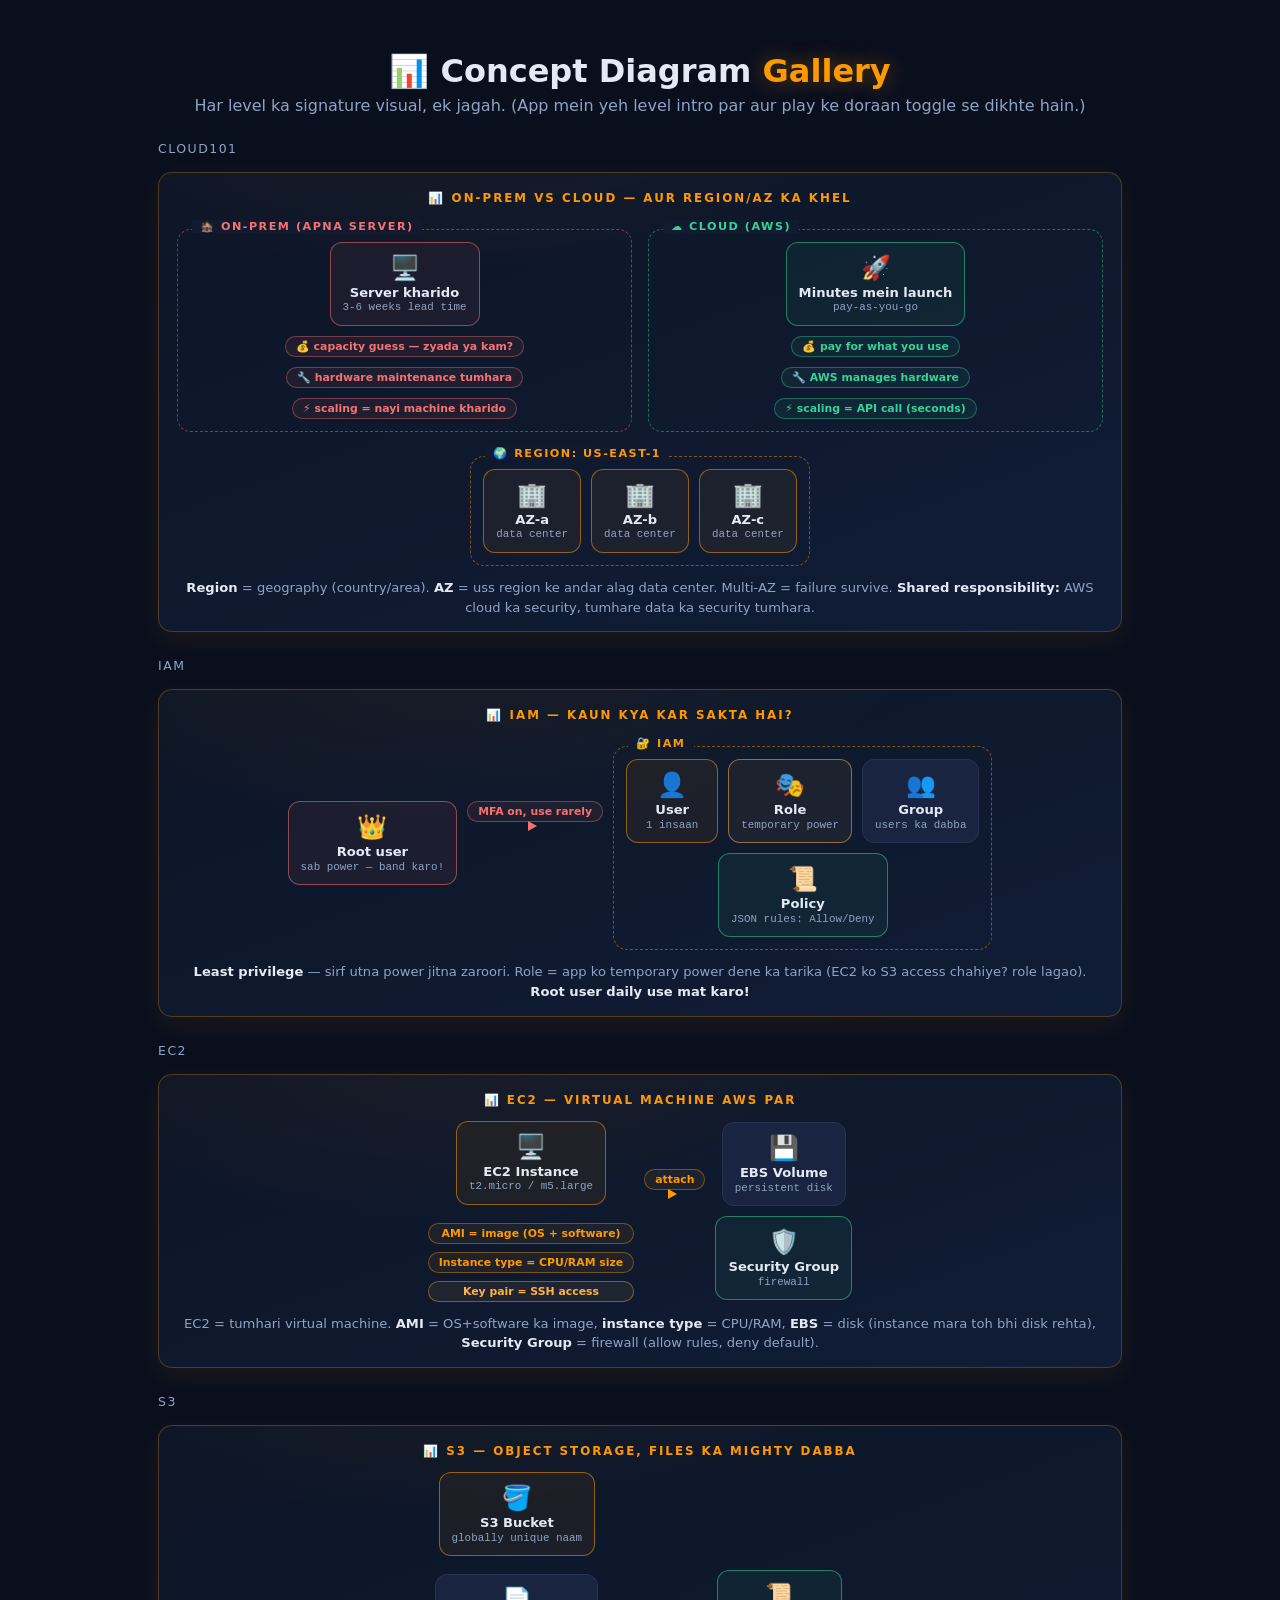
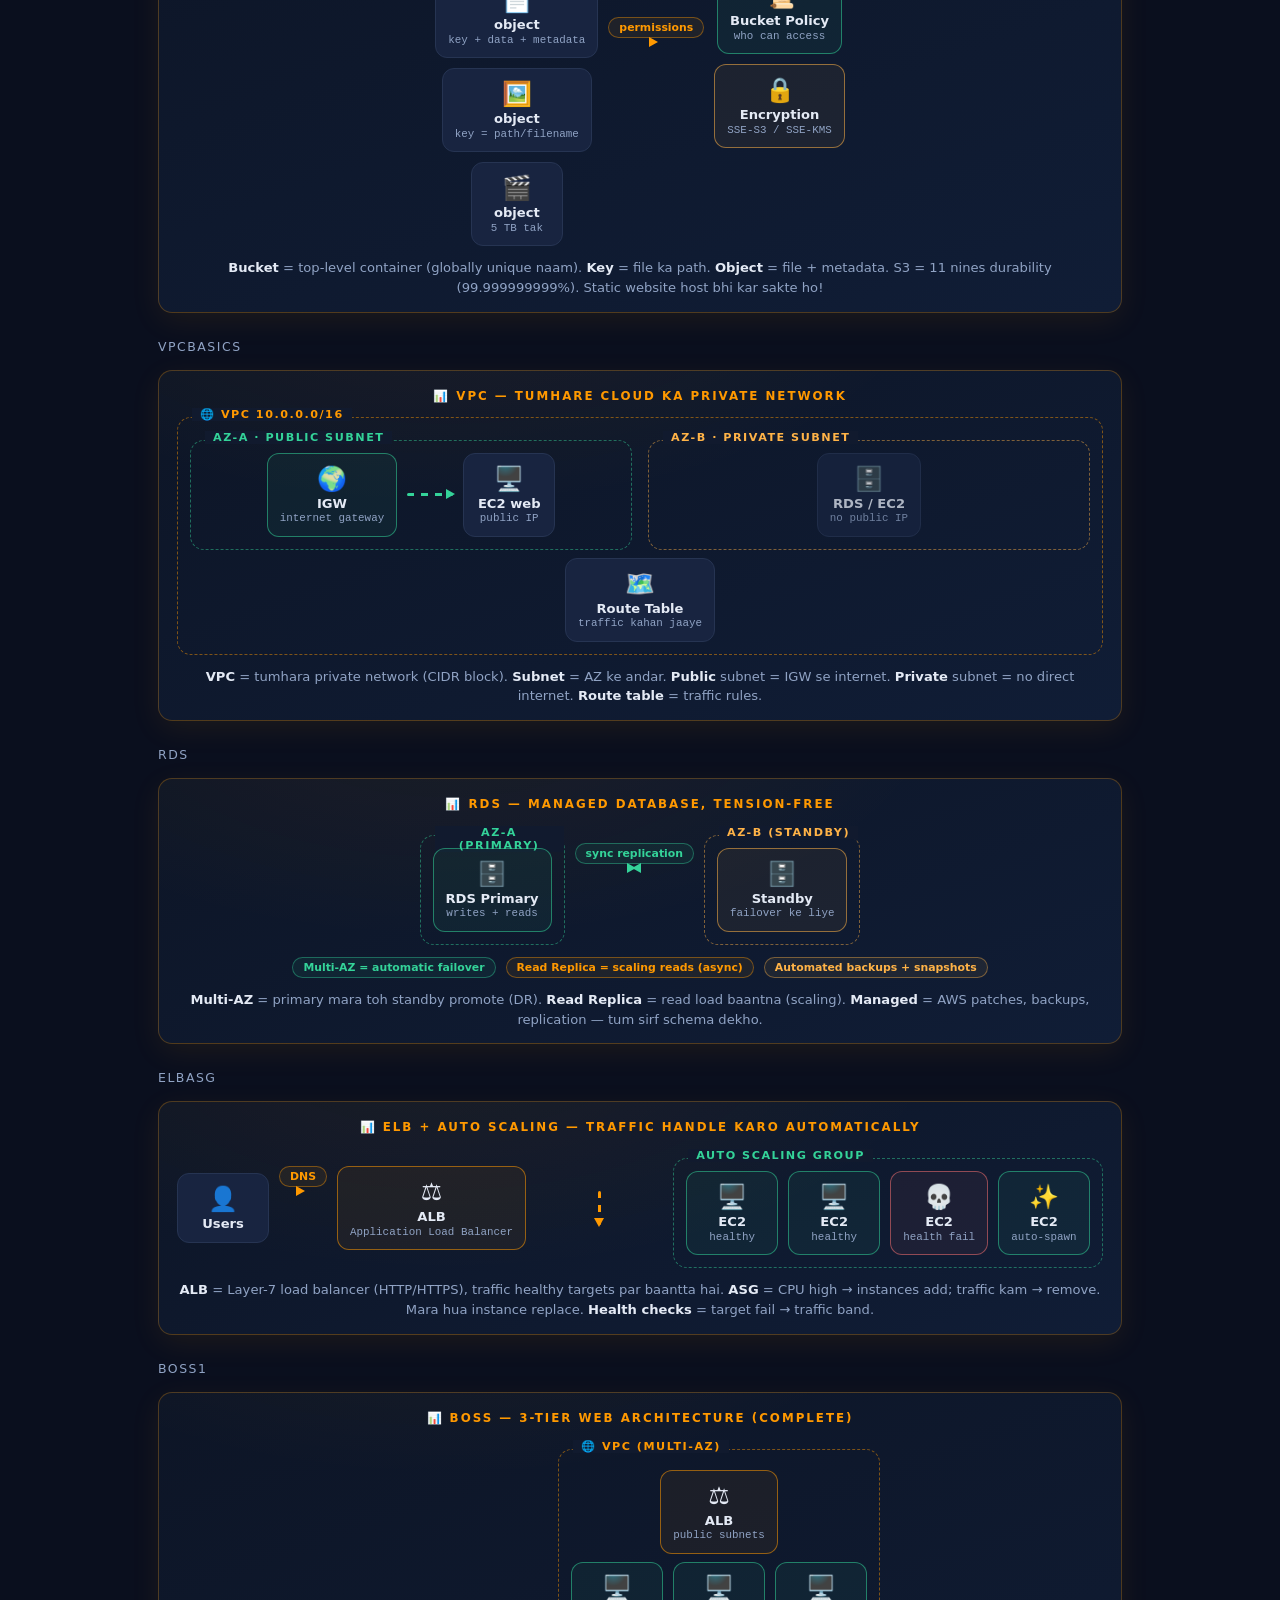
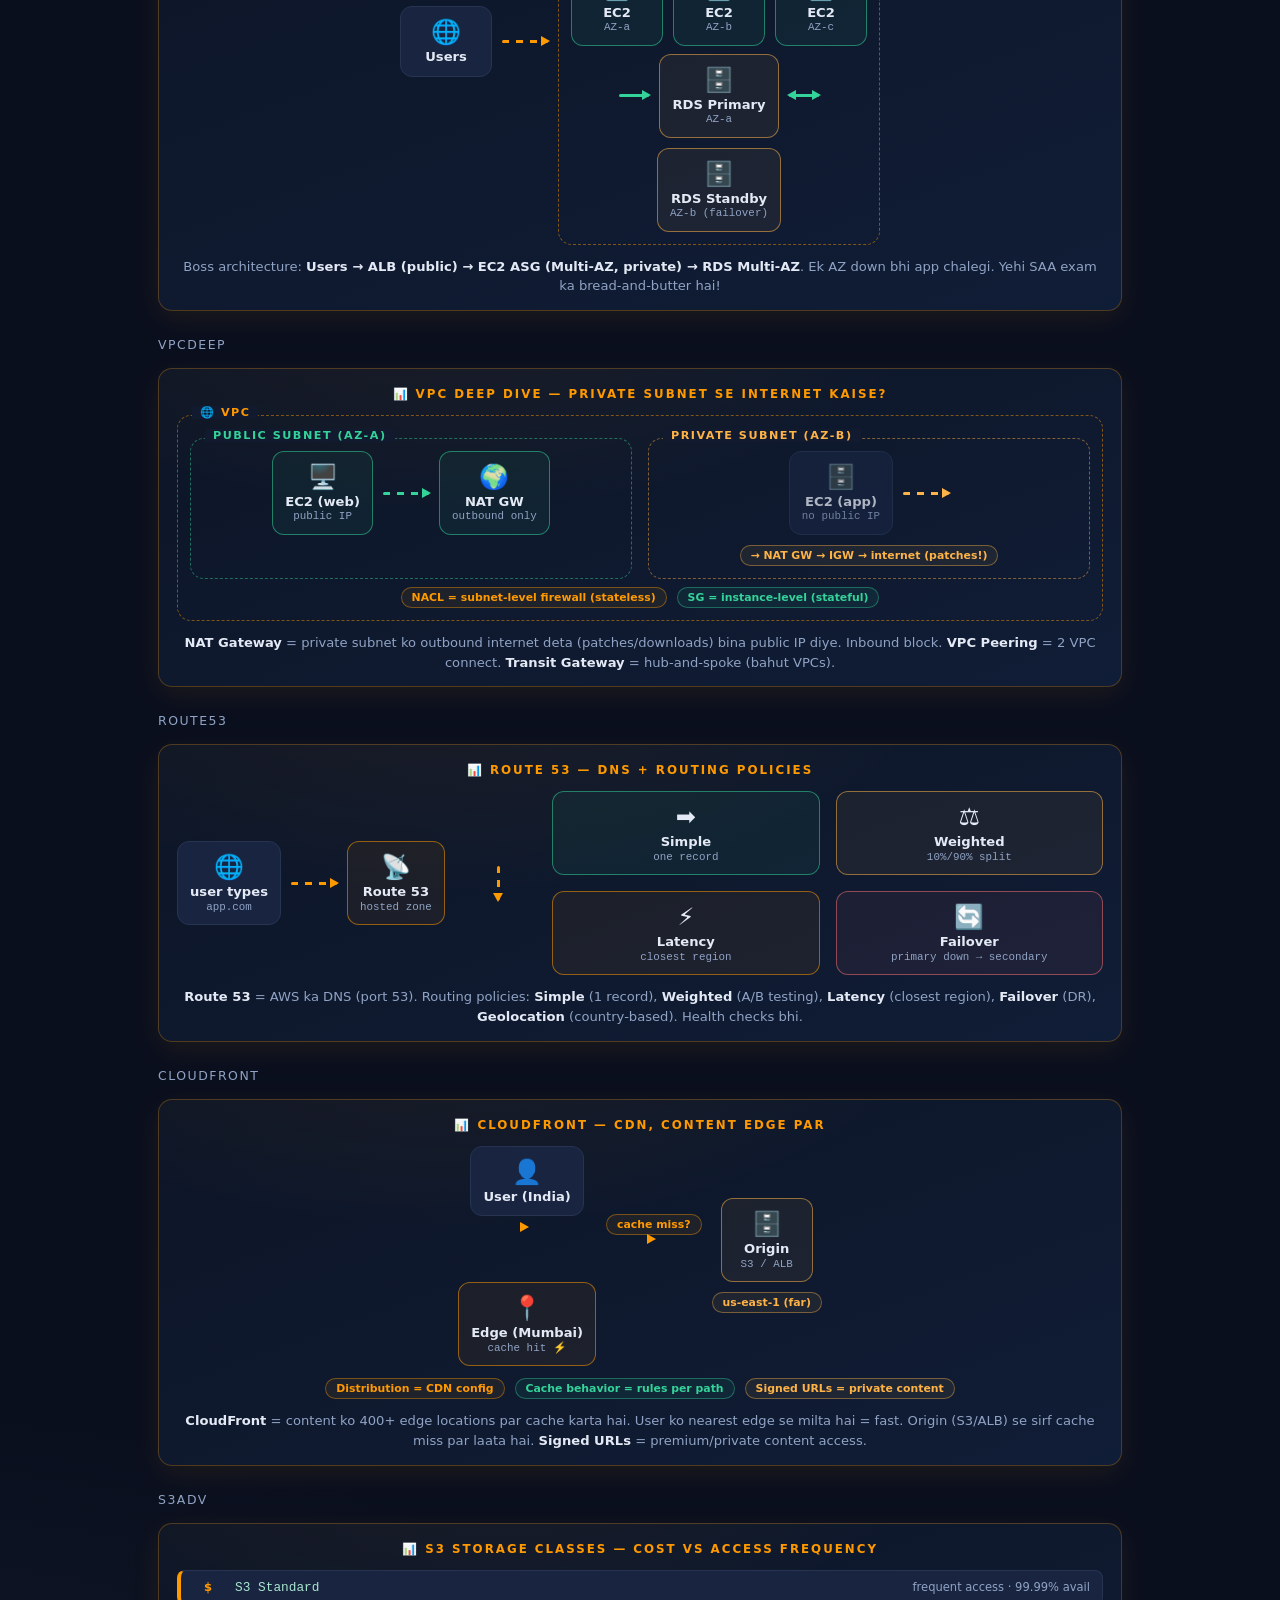
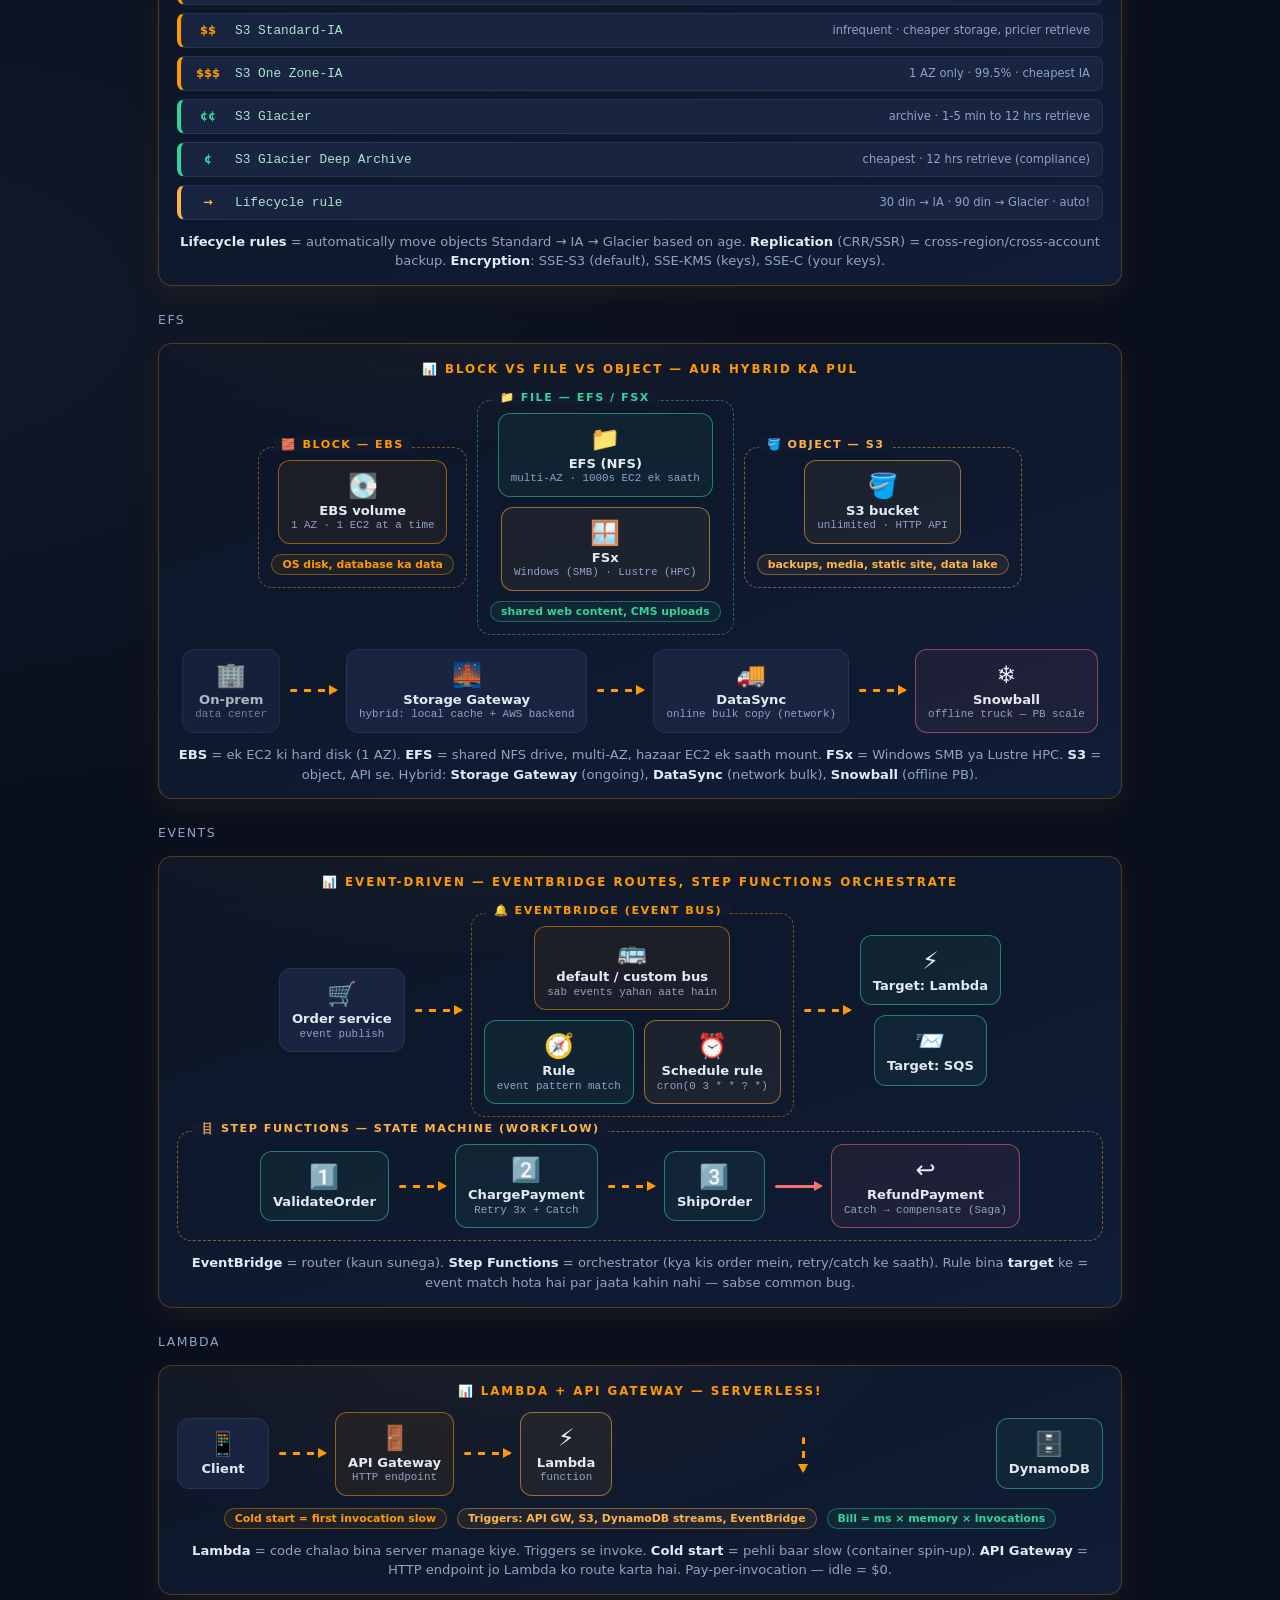
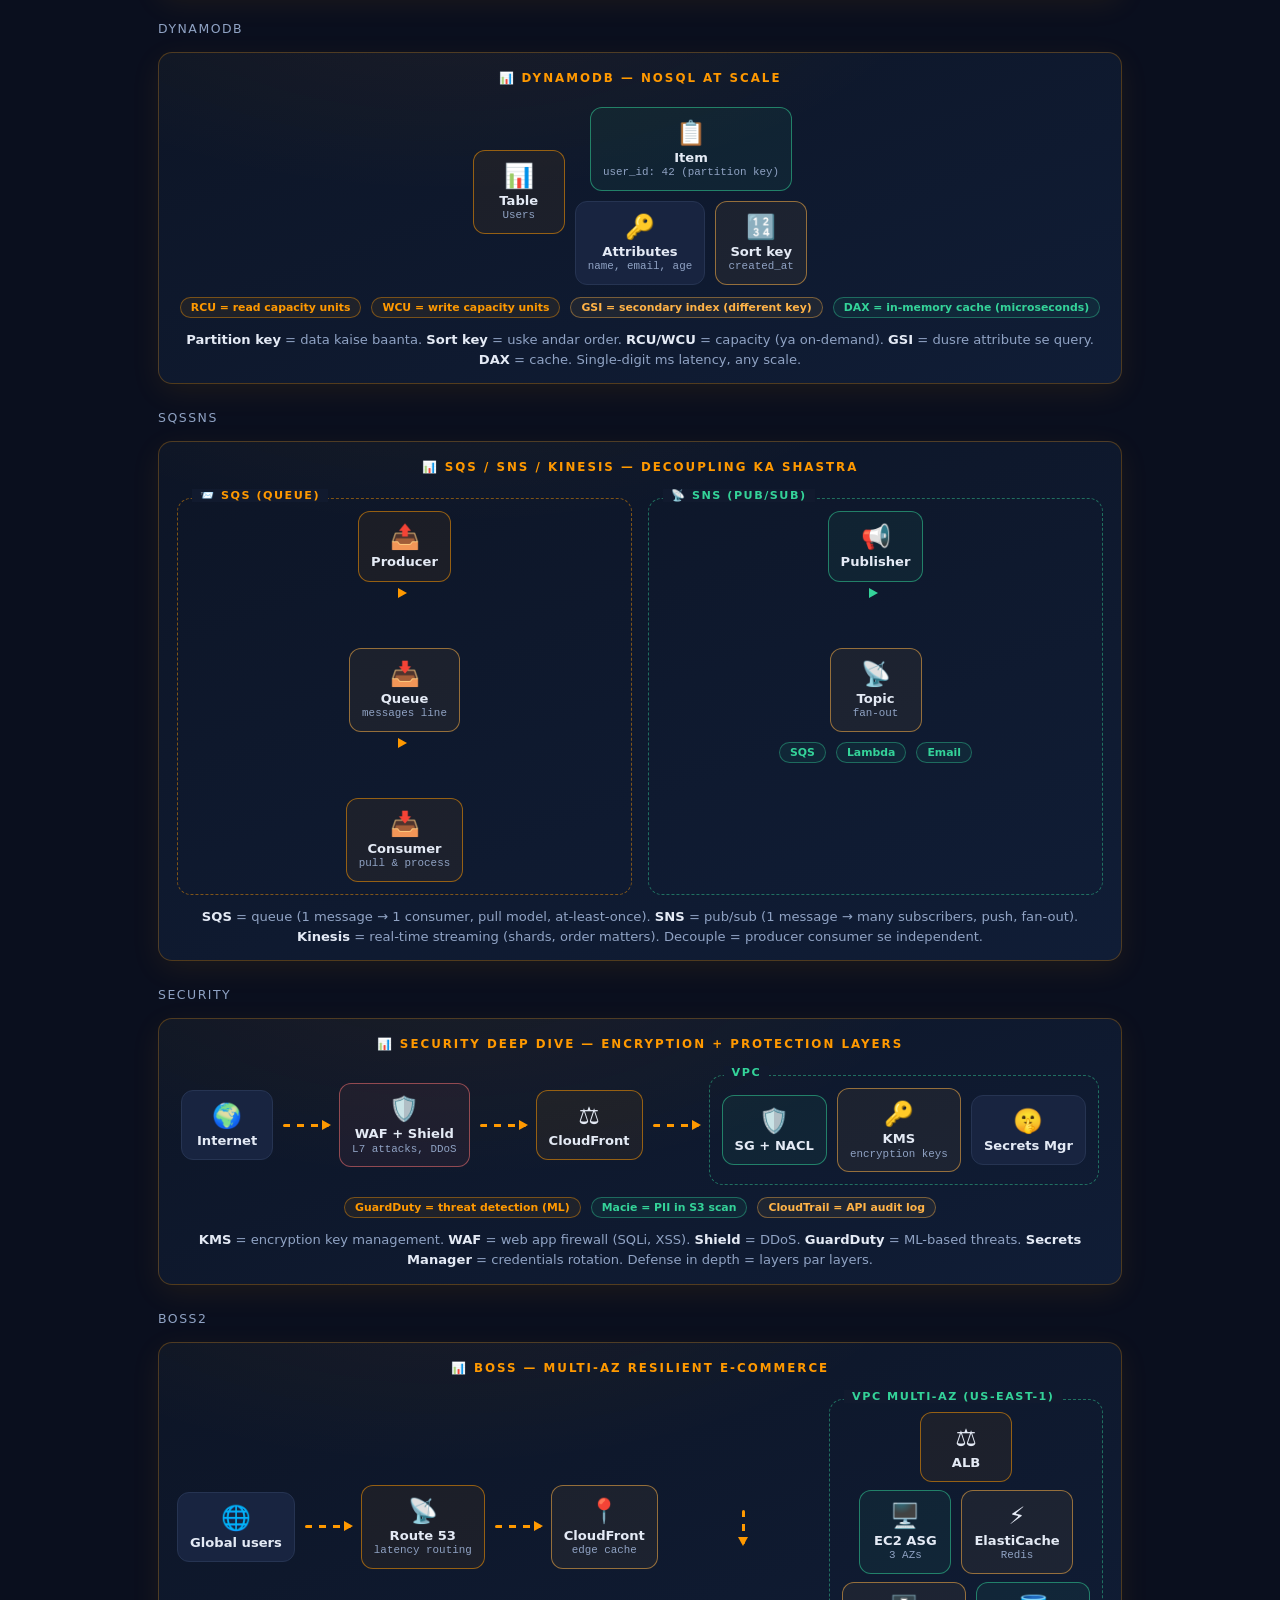
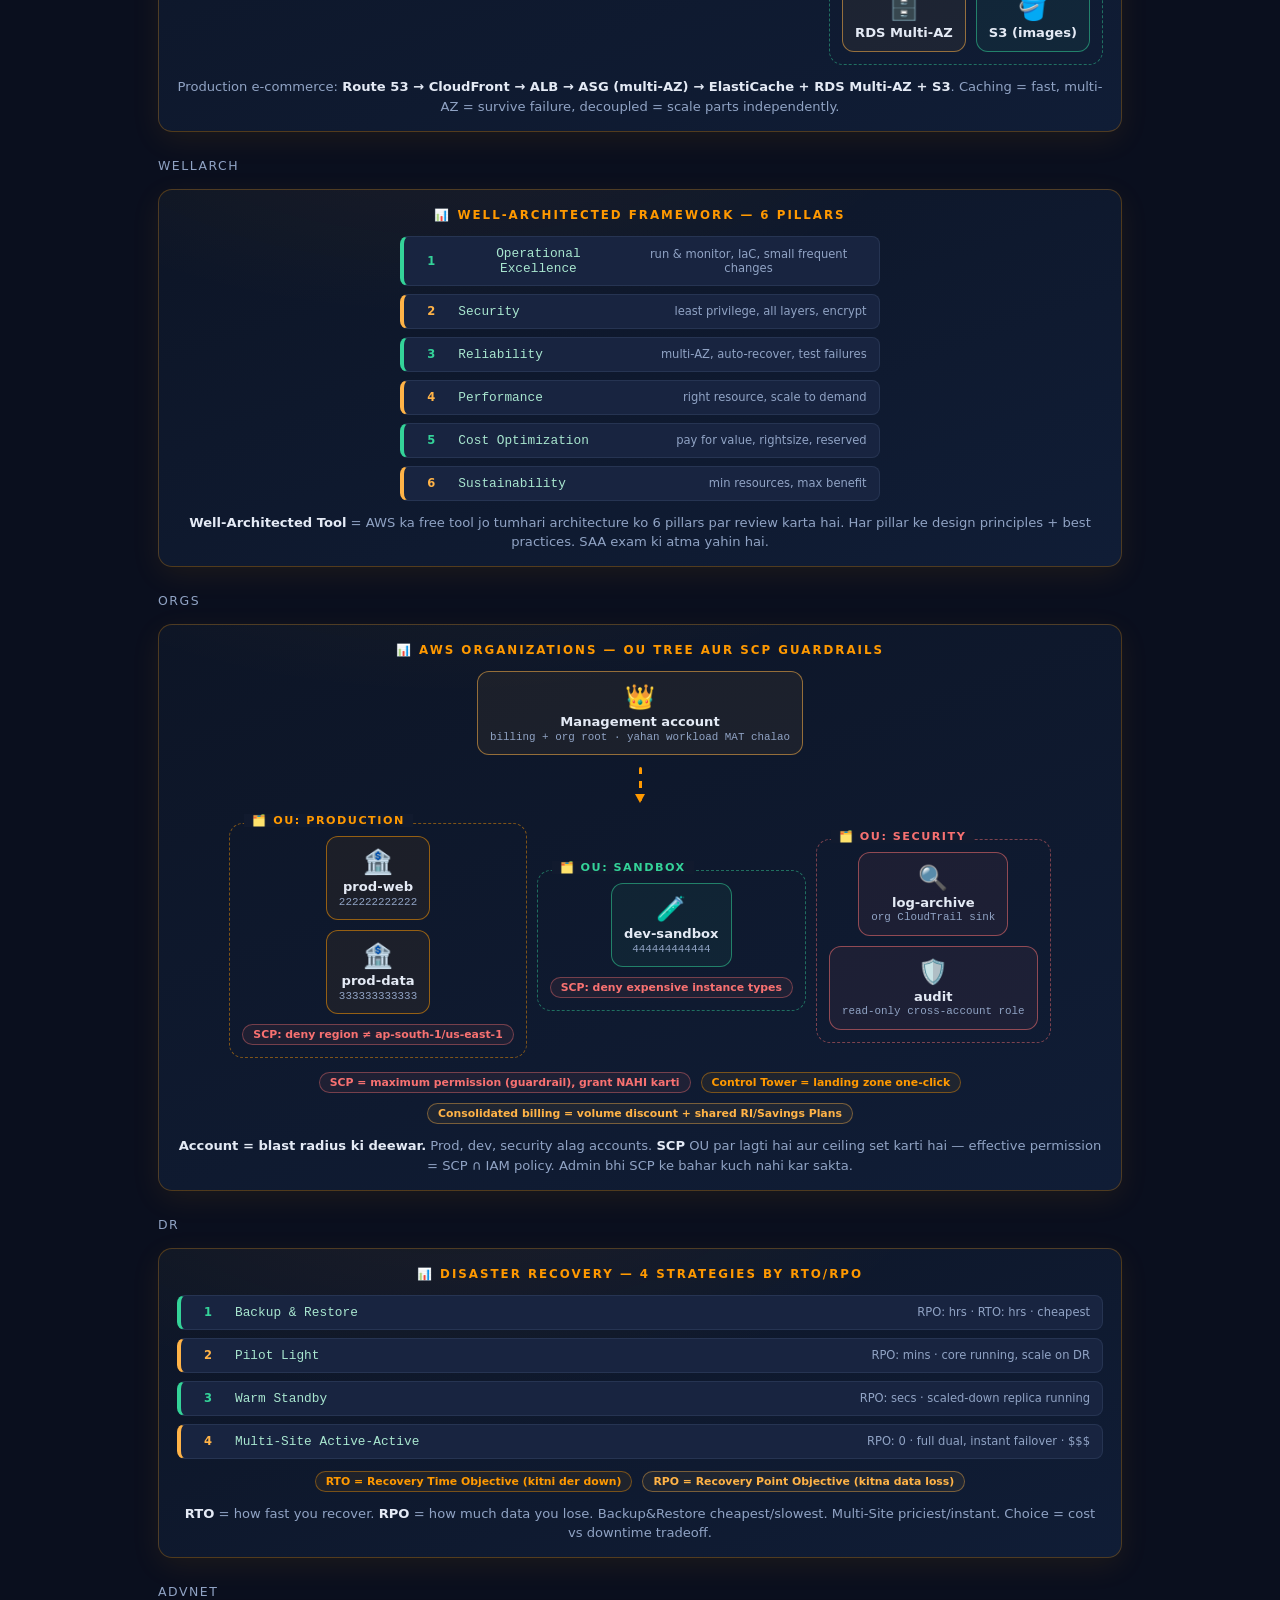
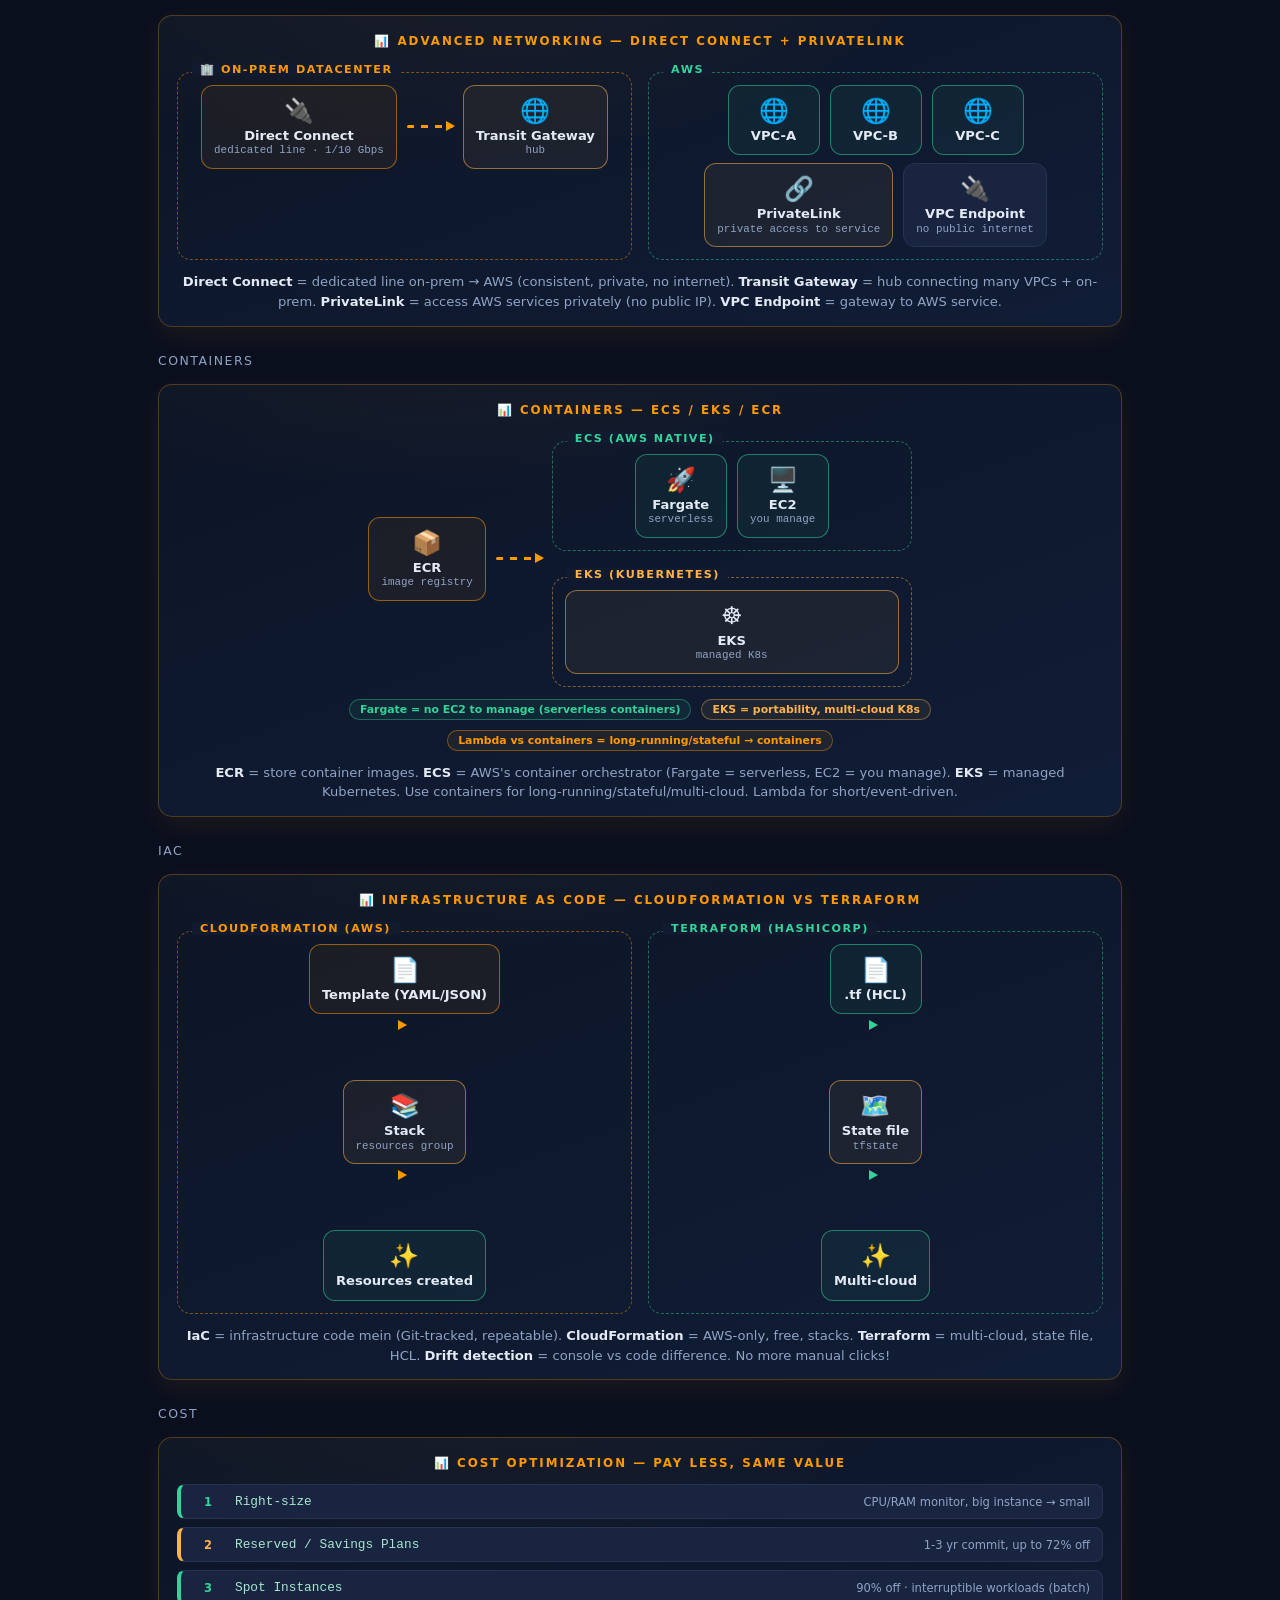
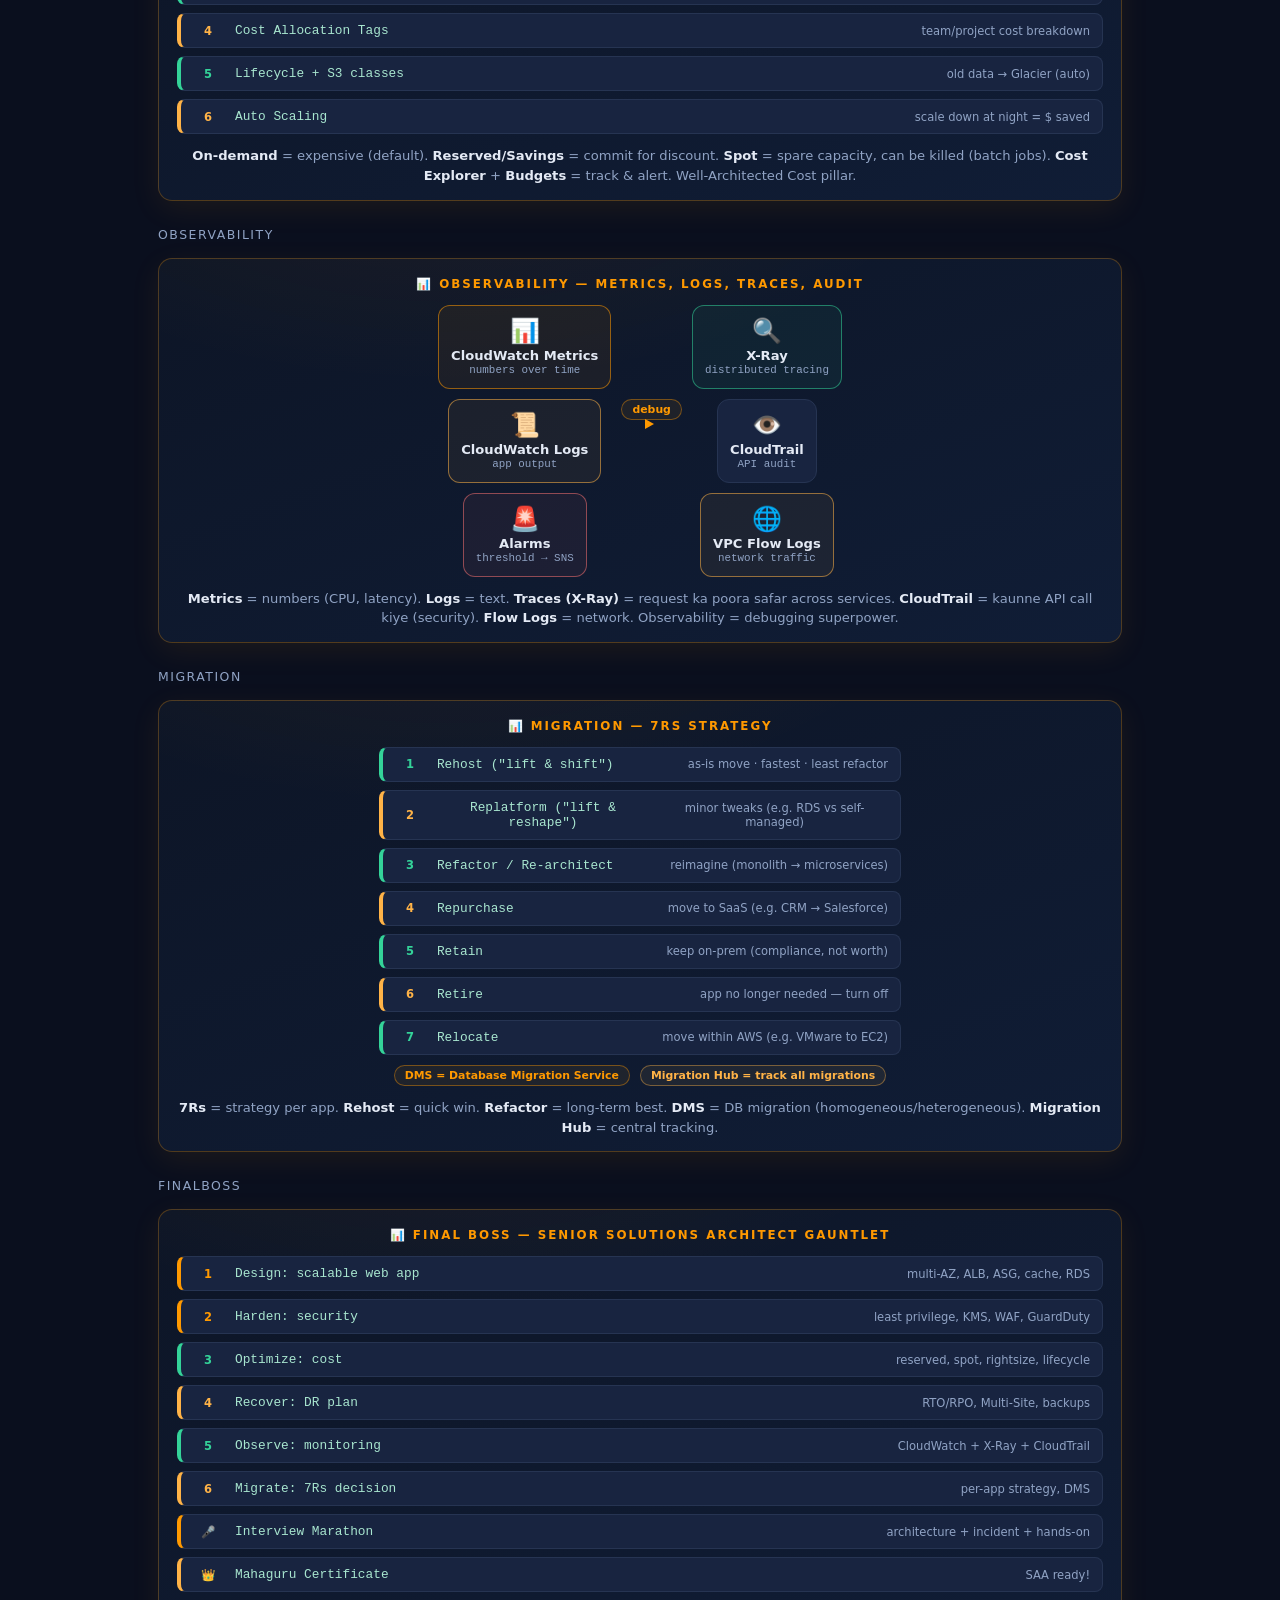
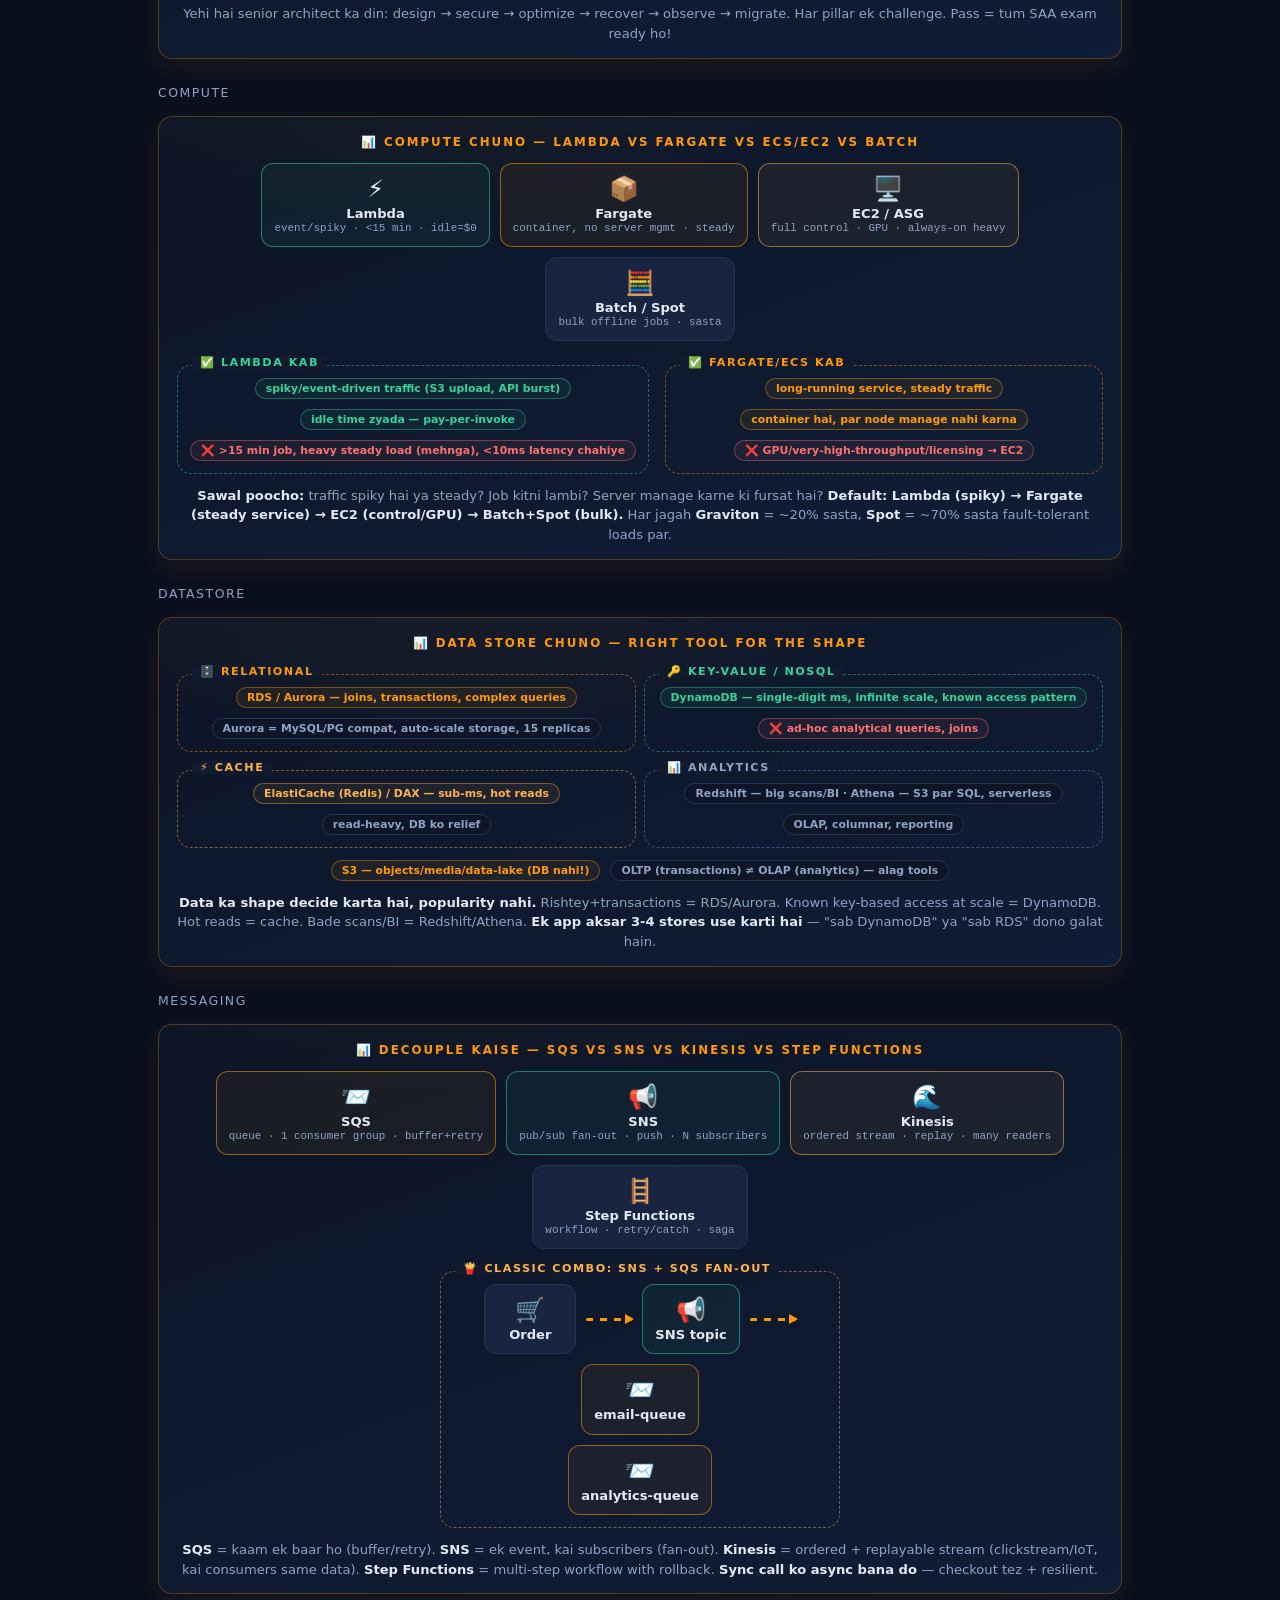
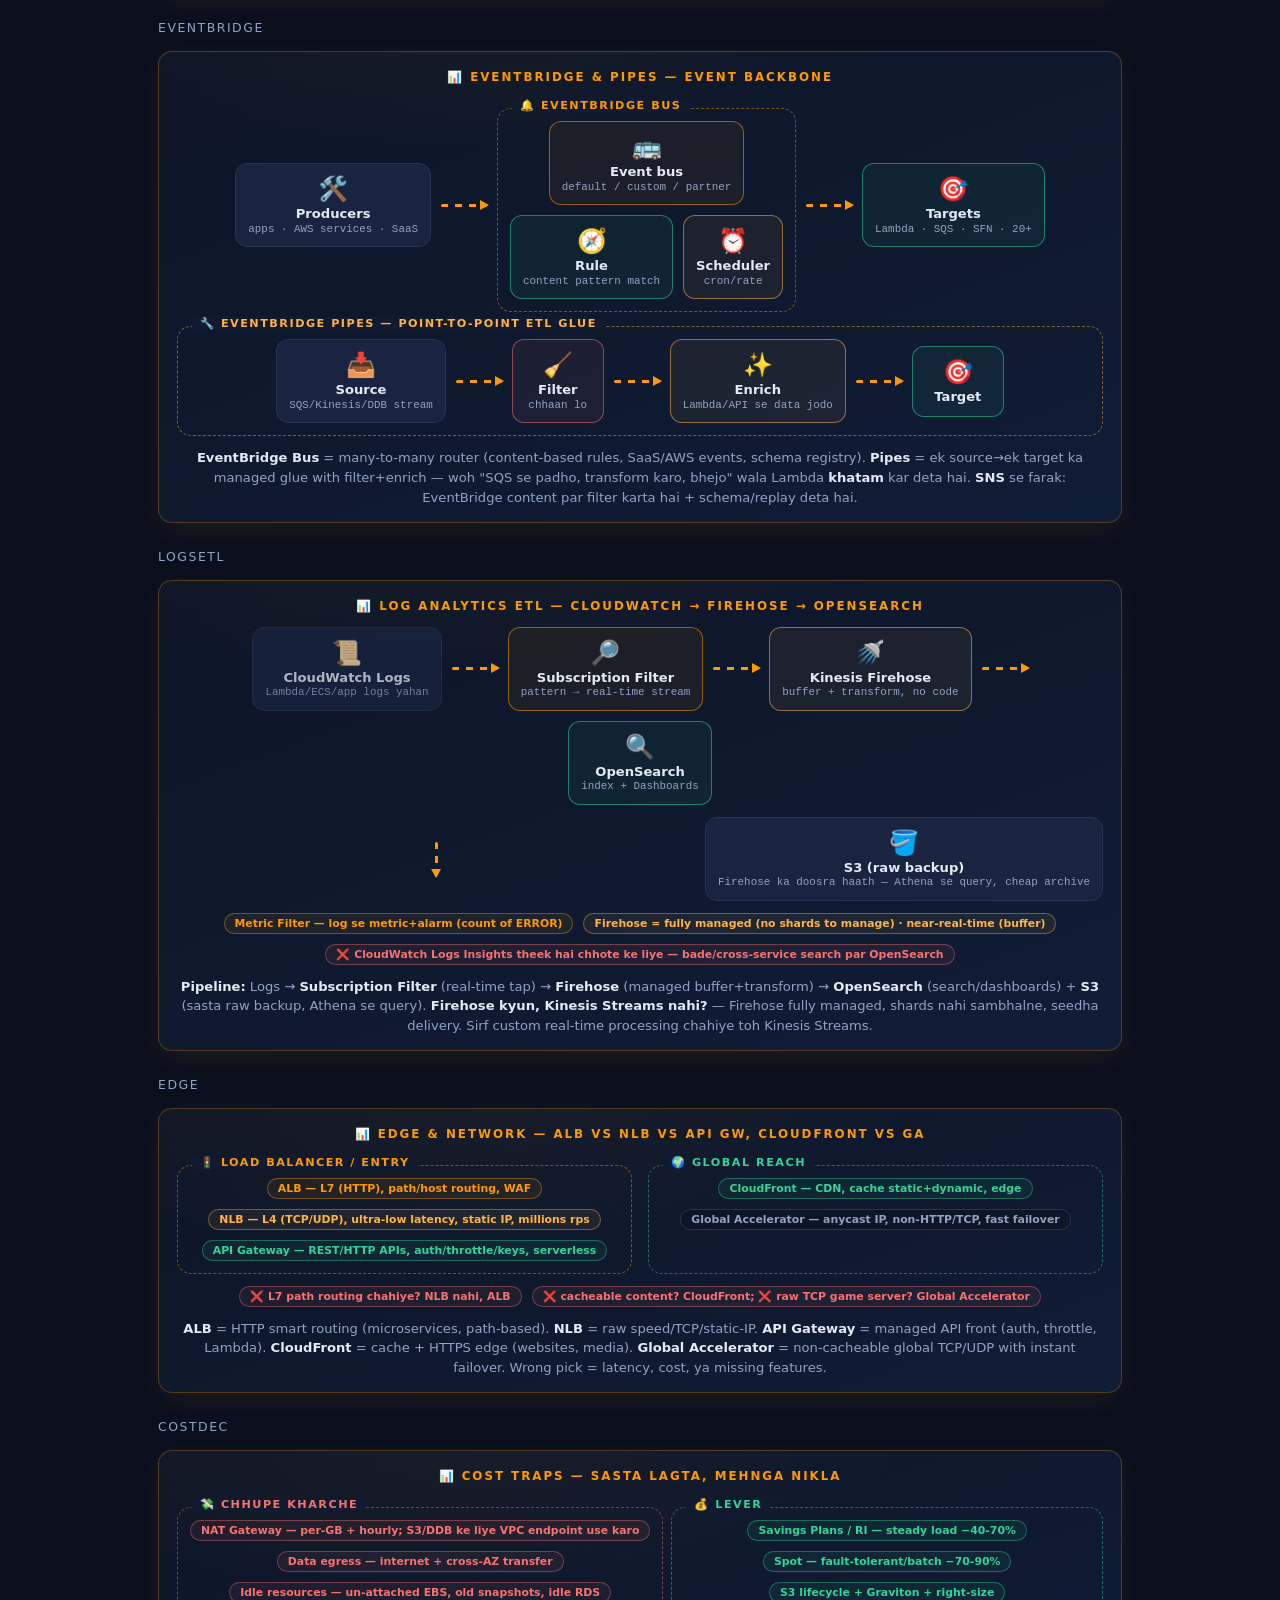
==== gallery.html @ ba1a4201 "Upload: aws-gurukul" ====
<!DOCTYPE html>
<html lang="en">
<head>
  <meta charset="utf-8">
  <meta name="viewport" content="width=device-width, initial-scale=1">
  <title>AWS Gurukul — Diagram Gallery</title>
  <link rel="icon" href="data:image/svg+xml,<svg xmlns='http://www.w3.org/2000/svg' viewBox='0 0 100 100'><text y='80' font-size='80'>📊</text></svg>">
  <link rel="stylesheet" href="style.css">
</head>
<body>
  <main id="app" style="max-width:1000px;margin:0 auto;padding:24px 18px 80px">
    <section class="hero">
      <h1>📊 Concept Diagram <span class="glow">Gallery</span></h1>
      <p>Har level ka signature visual, ek jagah. (App mein yeh level intro par aur play ke doraan toggle se dikhte hain.)</p>
    </section>
    <div id="g"></div>
  </main>
  <script src="visuals.js"></script>
  <script>
    const g = document.getElementById('g');
    for (const id in VISUALS) {
      const v = VISUALS[id];
      const sec = document.createElement('section');
      sec.innerHTML =
        '<div class="crumb" style="margin-top:26px">' + id + '</div>' +
        '<div class="diagram hero"><div class="dg-title">📊 ' + v.t + '</div>' + v.html + '</div>';
      g.appendChild(sec);
    }
  </script>
</body>
</html>
---- style.css ----
/* ============ AWS Gurukul — theme (AWS orange #ff9900 + Squid Game navy #232f3e) ============ */
:root {
  --bg: #0a0f1e;
  --panel: #111a2e;
  --panel2: #182440;
  --border: #263452;
  --text: #e4eaf5;
  --muted: #90a3c4;
  --accent: #ff9900;       /* AWS orange */
  --accent2: #ff7300;
  --aws-navy: #232f3e;     /* AWS Squid Game navy */
  --good: #34d399;
  --bad: #f87171;
  --gold: #ffb347;
  --radius: 14px;
}

* { box-sizing: border-box; }
html, body { margin: 0; padding: 0; }
body {
  background:
    radial-gradient(1200px 600px at 80% -10%, #ff990033, transparent),
    radial-gradient(900px 500px at -10% 30%, #232f3e55, transparent),
    var(--bg);
  color: var(--text);
  font-family: 'Segoe UI', system-ui, -apple-system, sans-serif;
  min-height: 100vh;
}

code, pre { font-family: 'Cascadia Code', 'Fira Code', Consolas, monospace; }
code { background: #0d1526; padding: 1px 6px; border-radius: 6px; color: var(--accent); font-size: .92em; }
pre {
  background: #091020;
  border: 1px solid var(--border);
  border-radius: 10px;
  padding: 12px 14px;
  overflow-x: auto;
  font-size: .85rem;
  line-height: 1.5;
  color: #a8e6cf;
}

/* ---------- topbar ---------- */
#topbar {
  position: sticky; top: 0; z-index: 10;
  display: flex; align-items: center; justify-content: space-between;
  gap: 16px; flex-wrap: wrap;
  padding: 12px 22px;
  background: #0a0f1eee;
  backdrop-filter: blur(8px);
  border-bottom: 1px solid var(--border);
}
.brand { font-size: 1.15rem; cursor: pointer; user-select: none; }
.brand b { letter-spacing: .5px; color: var(--accent); }
.rankbox { display: flex; align-items: center; gap: 12px; flex-wrap: wrap; }
.rank { font-weight: 600; color: var(--gold); white-space: nowrap; }
.xpbar {
  width: 150px; height: 10px; border-radius: 6px;
  background: #091020; border: 1px solid var(--border); overflow: hidden;
}
.xpfill {
  height: 100%; border-radius: 6px;
  background: linear-gradient(90deg, var(--accent), var(--good));
  transition: width .5s ease;
}
.xptext { font-size: .8rem; color: var(--muted); white-space: nowrap; }
.streakbox {
  font-weight: 700; color: var(--gold); white-space: nowrap;
  background: #ffb34712; border: 1px solid #ffb34744;
  border-radius: 20px; padding: 4px 12px; font-size: .88rem;
}
.streakbox.cold { color: var(--muted); background: transparent; border-color: var(--border); }

.xp-float {
  position: absolute; right: 30px; top: 46px;
  color: var(--good); font-weight: 700; font-size: 1rem;
  animation: floatUp 1.2s ease forwards; pointer-events: none;
}
@keyframes floatUp { from { opacity: 1; transform: translateY(0); } to { opacity: 0; transform: translateY(-28px); } }

/* ---------- layout ---------- */
#app { max-width: 1000px; margin: 0 auto; padding: 24px 18px 80px; }

.hero { text-align: center; margin: 28px 0 8px; }
.hero h1 { font-size: 2rem; margin: 0 0 6px; }
.hero p { color: var(--muted); margin: 0; }
.glow { color: var(--accent); text-shadow: 0 0 22px #ff990066; }

/* ---------- home: dojo + streak strip ---------- */
.homestrip {
  display: grid; gap: 14px; margin-top: 24px;
  grid-template-columns: repeat(auto-fit, minmax(230px, 1fr));
}
.stripcard {
  background: var(--panel);
  border: 1px solid var(--border);
  border-radius: var(--radius);
  padding: 16px 18px;
  display: flex; align-items: center; gap: 14px;
}
.stripcard.clickable { cursor: pointer; transition: transform .15s, border-color .15s; }
.stripcard.clickable:hover { transform: translateY(-3px); border-color: var(--accent); }
.stripcard.due { border-color: #ffb34766; box-shadow: 0 0 20px #ffb34714; }
.strip-icon { font-size: 2rem; }
.strip-title { font-weight: 700; }
.strip-sub { color: var(--muted); font-size: .84rem; margin-top: 2px; line-height: 1.4; }

/* ---------- track selector ---------- */
.trackmap {
  display: grid; gap: 20px; margin-top: 24px;
  grid-template-columns: repeat(auto-fit, minmax(300px, 1fr));
}
.trackcard {
  background: linear-gradient(160deg, var(--panel2), var(--panel));
  border: 1px solid var(--border);
  border-radius: 18px;
  padding: 26px 24px;
  cursor: pointer;
  transition: transform .15s, border-color .15s, box-shadow .15s;
}
.trackcard:hover { transform: translateY(-4px); border-color: var(--accent); box-shadow: 0 12px 32px #ff990022; }
.trackcard.done { border-color: #34d39966; }
.trackcard.locked { opacity: .5; filter: grayscale(.5); cursor: not-allowed; }
.tk-icon { font-size: 2.6rem; }
.tk-name { font-size: 1.3rem; font-weight: 700; margin: 6px 0; }
.tk-blurb { color: var(--muted); line-height: 1.55; min-height: 66px; }
.tk-bar {
  height: 8px; border-radius: 6px; background: #091020;
  border: 1px solid var(--border); overflow: hidden; margin: 16px 0 8px;
}
.tk-fill { height: 100%; background: linear-gradient(90deg, var(--accent), var(--good)); transition: width .5s; }
.tk-prog { font-size: .85rem; color: var(--muted); }
.tk-go { margin-top: 14px; color: var(--accent); font-weight: 700; }

/* ---------- track header ---------- */
.track-head { display: flex; align-items: center; gap: 16px; margin-top: 22px; flex-wrap: wrap; }
.track-title { margin: 0; }

/* ---------- level map ---------- */
.levelmap {
  display: grid; gap: 16px; margin-top: 28px;
  grid-template-columns: repeat(auto-fill, minmax(280px, 1fr));
}
.levelcard {
  background: var(--panel);
  border: 1px solid var(--border);
  border-radius: var(--radius);
  padding: 18px;
  cursor: pointer;
  transition: transform .15s, border-color .15s, box-shadow .15s;
  position: relative;
}
.levelcard:hover:not(.locked) { transform: translateY(-3px); border-color: var(--accent); box-shadow: 0 8px 24px #ff990022; }
.levelcard.locked { opacity: .45; cursor: not-allowed; filter: grayscale(.6); }
.levelcard.done { border-color: #34d39966; }
.lv-num { font-size: .72rem; letter-spacing: 2px; color: var(--muted); }
.lv-icon { font-size: 2rem; margin: 6px 0; }
.lv-title { font-weight: 600; margin-bottom: 8px; line-height: 1.35; }
.lv-stars { color: var(--gold); font-size: .95rem; }
.lv-badge {
  margin-top: 8px; font-size: .78rem; color: var(--good);
  background: #34d39915; border: 1px solid #34d39940;
  display: inline-block; padding: 2px 10px; border-radius: 20px;
}

.certbtn-wrap { text-align: center; margin-top: 26px; }
.home-foot { text-align: center; margin-top: 40px; }

/* ---------- panels ---------- */
.panel {
  background: var(--panel);
  border: 1px solid var(--border);
  border-radius: var(--radius);
  padding: 26px;
  margin-top: 20px;
}
.crumb { font-size: .78rem; letter-spacing: 1.5px; text-transform: uppercase; color: var(--muted); margin-bottom: 8px; }
.level-h, .stage-h { margin: 0 0 14px; }
.instructions { color: var(--muted); line-height: 1.5; }

.lesson-card {
  background: var(--panel2);
  border: 1px solid var(--border);
  border-radius: 12px;
  padding: 16px 20px;
  margin: 14px 0;
  line-height: 1.6;
}
.lesson-card h3 { margin-top: 4px; color: var(--accent); }
.lesson-card table { border-collapse: collapse; width: 100%; margin: 10px 0; font-size: .9rem; }
.lesson-card th, .lesson-card td { border: 1px solid var(--border); padding: 7px 10px; text-align: left; }
.lesson-card th { background: #0d1526; color: var(--accent); }
.replay-note { color: var(--gold); }
.bonus-note {
  color: var(--gold);
  background: #ffb34710; border: 1px solid #ffb34740;
  border-radius: 10px; padding: 8px 14px; display: inline-block;
}

/* real-incident callout inside lessons */
.war-story {
  background: #f8717108;
  border: 1px solid #f8717138;
  border-left: 4px solid var(--bad);
  border-radius: 10px;
  padding: 12px 16px;
  margin: 12px 0;
  line-height: 1.55;
  font-size: .93rem;
}
.war-story b:first-child, .war-story .ws-tag { color: var(--bad); }

/* ---------- objectives / success criteria ---------- */
.obj-box {
  background: #ff99000d;
  border: 1px solid #ff99004d;
  border-radius: 12px;
  padding: 14px 18px;
  margin: 14px 0;
}
.obj-box h4 { margin: 0 0 8px; color: var(--accent); letter-spacing: 1px; font-size: .82rem; text-transform: uppercase; }
.obj-box ul { margin: 0; padding-left: 22px; line-height: 1.7; }
.success-list { list-style: none; padding: 0; margin: 14px auto; max-width: 560px; text-align: left; }
.success-list li {
  padding: 8px 12px; margin: 6px 0; border-radius: 10px;
  background: #34d3990d; border: 1px solid #34d39938; line-height: 1.5;
}
.success-list li::before { content: '✅ '; }

/* ---------- bonus round ---------- */
.bonus-panel { border-color: #ffb34766; box-shadow: 0 0 0 1px #ffb34722, 0 8px 30px #ffb34710; }
.bonus-banner {
  display: inline-block;
  background: linear-gradient(135deg, #d97706, #ffb347);
  color: #1a1206; font-weight: 800; letter-spacing: 1.5px;
  padding: 6px 16px; border-radius: 20px; font-size: .82rem;
  margin-bottom: 10px;
  box-shadow: 0 4px 14px #ffb34733;
  animation: shimmer 2.4s ease-in-out infinite;
}
@keyframes shimmer { 0%,100% { filter: brightness(1); } 50% { filter: brightness(1.18); } }

/* ---------- interview round ---------- */
.iv-panel { border-color: #ff990055; box-shadow: 0 0 0 1px #ff990022, 0 8px 30px #ff990012; }
.iv-banner {
  display: inline-block;
  background: linear-gradient(135deg, #ff7300, #ff9900);
  color: #1a1206; font-weight: 800; letter-spacing: 1.5px;
  padding: 6px 16px; border-radius: 20px; font-size: .82rem;
  margin-bottom: 10px;
  box-shadow: 0 4px 14px #ff990044;
}
.iv-bubble {
  display: flex; gap: 12px; align-items: flex-start; margin: 14px 0;
}
.iv-avatar { font-size: 2.2rem; flex: 0 0 auto; }
.iv-q {
  background: var(--panel2);
  border: 1px solid #ff990044;
  border-radius: 4px 16px 16px 16px;
  padding: 12px 16px;
  line-height: 1.55;
  font-size: 1.02rem;
}
.iv-q b, .iv-q code { color: var(--accent); }

/* ---------- buttons ---------- */
.btn {
  background: linear-gradient(135deg, #ff7300, #ff9900);
  color: #1a1206; border: 0; border-radius: 10px;
  padding: 10px 22px; font-size: 1rem; font-weight: 700;
  cursor: pointer; transition: transform .12s, filter .12s;
  margin-top: 14px;
}
.btn:hover { transform: translateY(-2px); filter: brightness(1.15); }
.btn.big { padding: 13px 30px; font-size: 1.08rem; }
.btn.small { padding: 6px 14px; font-size: .85rem; }
.btn.ghost { background: transparent; border: 1px solid var(--border); color: var(--muted); }
.btn.ghost:hover { border-color: var(--accent); color: var(--text); }
.btn.gold { background: linear-gradient(135deg, #d97706, #ffb347); color: #1a1206; }
.btn.good { background: linear-gradient(135deg, #059669, #34d399); color: #fff; }
.btn.danger { background: linear-gradient(135deg, #b91c1c, #f87171); color: #fff; }
.btnrow { display: flex; gap: 12px; flex-wrap: wrap; margin-top: 10px; }
.btnrow.center { justify-content: center; }

/* ---------- arena common ---------- */
.arena { margin-top: 18px; }
.feedback {
  min-height: 28px; margin: 14px 0; padding: 10px 14px;
  border-radius: 10px; font-size: .95rem; line-height: 1.45;
}
.feedback:empty { padding: 0; }
.feedback.good { background: #34d39912; border: 1px solid #34d39950; color: #b9f3dd; }
.feedback.bad { background: #f8717112; border: 1px solid #f8717150; color: #ffd2d2; }

.shake { animation: shake .35s; }
@keyframes shake {
  0%,100% { transform: translateX(0); }
  20% { transform: translateX(-7px); } 40% { transform: translateX(7px); }
  60% { transform: translateX(-5px); } 80% { transform: translateX(5px); }
}
.pop { animation: pop .3s ease; }
@keyframes pop { from { transform: scale(.92); opacity: 0; } to { transform: scale(1); opacity: 1; } }
.flash-good { box-shadow: 0 0 0 2px var(--good) !important; }

/* ---------- chips & pool ---------- */
.pool { display: flex; flex-wrap: wrap; gap: 10px; margin-top: 10px; }
.pool-label { color: var(--muted); margin: 16px 0 0; }
.chip {
  background: var(--panel2);
  border: 1px solid #3c507e;
  border-radius: 10px;
  padding: 9px 16px;
  cursor: grab;
  font-family: 'Cascadia Code', Consolas, monospace;
  font-size: .92rem;
  user-select: none;
  transition: border-color .12s, transform .12s;
}
.chip:hover { border-color: var(--accent); transform: translateY(-2px); }
.chip.selected { border-color: var(--accent); box-shadow: 0 0 0 2px #ff990055; }
.chip.placed { cursor: default; border-color: #34d39960; background: #34d39912; transform: none; font-size: .8rem; padding: 5px 10px; }
.chip.wide { flex: 1 1 100%; cursor: pointer; line-height: 1.4; }

/* ---------- bins ---------- */
.bins-row { display: grid; gap: 12px; grid-template-columns: repeat(auto-fit, minmax(180px, 1fr)); }
.bin {
  background: #0d1526;
  border: 2px dashed var(--border);
  border-radius: 12px;
  min-height: 110px;
  padding: 10px;
  transition: border-color .15s, background .15s;
  cursor: pointer;
}
.bin.over { border-color: var(--accent); background: #ff99000d; }
.bin-label { font-weight: 600; font-size: .9rem; margin-bottom: 8px; }
.bin-items { display: flex; flex-wrap: wrap; gap: 6px; }

/* ---------- fill (Terraform / JSON / command completion) ---------- */
.fill-template {
  background: #091020;
  border: 1px solid var(--border);
  border-radius: 10px;
  padding: 16px 18px;
  font-family: 'Cascadia Code', 'Fira Code', Consolas, monospace;
  font-size: .9rem;
  line-height: 2.1;
  white-space: pre-wrap;
  color: #a8e6cf;
  overflow-x: auto;
}
.blank {
  display: inline-block;
  min-width: 56px;
  padding: 2px 12px;
  margin: 0 2px;
  text-align: center;
  color: var(--muted);
  background: #111a2e;
  border: 1px dashed var(--accent);
  border-radius: 6px;
  cursor: pointer;
  vertical-align: baseline;
  transition: background .12s, border-color .12s;
}
.blank:hover:not(.filled) { background: #ff990018; }
.blank.over { background: #ff99002e; border-style: solid; }
.blank.filled { color: var(--text); background: #34d39914; border: 1px solid #34d39966; cursor: default; }

/* ---------- order ---------- */
.slots { display: flex; flex-direction: column; gap: 8px; }
.slot {
  display: flex; gap: 12px; align-items: center;
  background: #0d1526;
  border: 2px dashed var(--border);
  border-radius: 10px;
  padding: 10px 14px;
  min-height: 46px;
  color: var(--muted);
  transition: border-color .15s;
}
.slot.active { border-color: var(--accent); color: var(--text); box-shadow: 0 0 14px #ff990022; }
.slot.over { background: #ff99000d; }
.slot.filled { border-style: solid; border-color: #34d39955; color: var(--text); }
.slot-num {
  flex: 0 0 28px; height: 28px; border-radius: 50%;
  background: var(--panel2); border: 1px solid var(--border);
  display: flex; align-items: center; justify-content: center;
  font-weight: 700; font-size: .85rem;
}
.slot.filled .slot-num { background: #34d39922; border-color: #34d39966; color: var(--good); }
.slot-text { line-height: 1.4; }
.slot-text small { display: block; color: var(--muted); margin-top: 3px; }

/* ---------- match ---------- */
.match-grid { display: grid; grid-template-columns: 1fr 1.6fr; gap: 12px; }
.match-col { display: flex; flex-direction: column; gap: 10px; }
.mcard {
  background: var(--panel2);
  border: 1px solid #3c507e;
  border-radius: 10px;
  padding: 12px 14px;
  cursor: pointer;
  line-height: 1.4;
  font-size: .93rem;
  transition: border-color .12s, transform .12s;
  user-select: none;
}
.mcard.left { font-weight: 700; display: flex; align-items: center; }
.mcard:hover:not(.done) { border-color: var(--accent); transform: translateY(-1px); }
.mcard.selected { border-color: var(--accent); box-shadow: 0 0 0 2px #ff990055; }
.mcard.done { border-color: #34d39960; background: #34d39910; cursor: default; opacity: .85; }
@media (max-width: 640px) { .match-grid { grid-template-columns: 1fr; } }

/* ---------- quiz ---------- */
.quiz-progress { font-size: .8rem; color: var(--muted); letter-spacing: 1px; margin-bottom: 10px; }
.context { white-space: pre-wrap; }
.question { font-size: 1.12rem; font-weight: 600; line-height: 1.5; margin: 14px 0; }
.choices { display: flex; flex-direction: column; gap: 10px; }
.choice {
  text-align: left;
  background: var(--panel2);
  border: 1px solid #3c507e;
  color: var(--text);
  border-radius: 10px;
  padding: 12px 16px;
  font-size: .97rem;
  cursor: pointer;
  line-height: 1.45;
  transition: border-color .12s, transform .12s;
}
.choice:hover:not(:disabled) { border-color: var(--accent); transform: translateX(4px); }
.choice.correct { border-color: var(--good); background: #34d39918; }
.choice.wrong { border-color: var(--bad); background: #f8717115; opacity: .7; }
.choice:disabled { cursor: default; }

/* ---------- hotspot (click-the-diagram) ---------- */
.hotspot-wrap .diagram { cursor: default; }
.hs-target [data-hs] { cursor: pointer; transition: transform .12s, box-shadow .12s; }
.hs-target [data-hs]:hover { transform: translateY(-2px); box-shadow: 0 0 0 2px #ff990088; }
.hs-target [data-hs].hs-good { box-shadow: 0 0 0 3px var(--good) !important; }
.hs-target [data-hs].hs-bad { box-shadow: 0 0 0 3px var(--bad) !important; }

/* ---------- incident (3AM pager decision tree) ---------- */
.pager {
  background: #1a0f10;
  border: 1px solid #f8717150;
  border-radius: 12px;
  padding: 14px 18px;
  margin-bottom: 14px;
  font-family: 'Cascadia Code', Consolas, monospace;
  font-size: .88rem;
  line-height: 1.6;
  color: #ffd2d2;
  box-shadow: 0 0 24px #f8717115;
}
.pager .pager-head { color: var(--bad); font-weight: 800; letter-spacing: 1px; animation: blink 1.4s step-end infinite; }
@keyframes blink { 50% { opacity: .45; } }
.inc-sitrep {
  background: #091020; border: 1px solid var(--border); border-radius: 10px;
  padding: 12px 14px; margin: 12px 0; font-family: 'Cascadia Code', Consolas, monospace;
  font-size: .84rem; white-space: pre-wrap; color: #a8e6cf; overflow-x: auto;
}
.inc-node { margin-top: 10px; }
.inc-text { font-size: 1.05rem; font-weight: 600; line-height: 1.5; margin: 12px 0; }
.inc-log {
  color: var(--muted); font-size: .86rem; border-left: 3px solid var(--border);
  padding: 4px 12px; margin: 10px 0; line-height: 1.6;
}
.inc-log .ok { color: var(--good); }

/* ---------- terminal (aws cli simulator) ---------- */
.term-goal {
  background: #ff99000d;
  border: 1px solid #ff99004d;
  border-radius: 12px;
  padding: 12px 16px;
  margin-bottom: 12px;
  line-height: 1.5;
}
.term-goal h4 { margin: 0 0 6px; color: var(--accent); font-size: .82rem; letter-spacing: 1px; text-transform: uppercase; }
.term-tasks { list-style: none; margin: 8px 0 0; padding: 0; font-size: .9rem; }
.term-tasks li { padding: 3px 0; color: var(--muted); }
.term-tasks li::before { content: '⬜ '; }
.term-tasks li.done { color: var(--good); }
.term-tasks li.done::before { content: '✅ '; }
.terminal {
  background: #05080f;
  border: 1px solid #263452;
  border-radius: 12px;
  overflow: hidden;
  box-shadow: 0 8px 30px #00000066;
}
.term-bar {
  display: flex; align-items: center; gap: 8px;
  background: #101828; padding: 8px 14px;
  border-bottom: 1px solid var(--border);
  font-size: .8rem; color: var(--muted);
}
.term-bar .dot { width: 11px; height: 11px; border-radius: 50%; }
.term-out {
  padding: 12px 14px;
  height: 320px;
  overflow-y: auto;
  font-family: 'Cascadia Code', 'Fira Code', Consolas, monospace;
  font-size: .84rem;
  line-height: 1.55;
  white-space: pre-wrap;
  word-break: break-word;
}
.term-out .t-cmd { color: #e4eaf5; font-weight: 600; }
.term-out .t-cmd::before { content: '$ '; color: var(--good); }
.term-out .t-ok { color: #a8e6cf; }
.term-out .t-err { color: #ffb0b0; }
.term-out .t-hint { color: var(--gold); }
.term-out .t-sys { color: var(--muted); font-style: italic; }
.term-in {
  display: flex; align-items: center; gap: 8px;
  border-top: 1px solid var(--border);
  padding: 8px 14px;
  background: #070c16;
}
.term-in .ps1 { color: var(--good); font-family: 'Cascadia Code', Consolas, monospace; font-weight: 700; }
.term-in input {
  flex: 1; background: transparent; border: 0; outline: 0;
  color: var(--text); font-family: 'Cascadia Code', 'Fira Code', Consolas, monospace;
  font-size: .9rem;
}
.term-btns { display: flex; gap: 8px; margin-top: 10px; flex-wrap: wrap; }

/* ---------- homework ---------- */
.homework {
  background: #34d3990a;
  border: 1px dashed #34d39955;
  border-radius: 12px;
  padding: 14px 18px;
  margin: 16px 0;
  line-height: 1.6;
}
.homework h4 { margin: 0 0 8px; color: var(--good); }
.homework pre { margin: 8px 0; }

/* ---------- Revision Dojo ---------- */
.dojo-head { text-align: center; margin: 10px 0 4px; }
.dojo-count { color: var(--muted); }
.flashcard {
  max-width: 620px; margin: 20px auto;
  perspective: 1000px; min-height: 240px;
}
.fc-inner {
  background: linear-gradient(160deg, var(--panel2), var(--panel));
  border: 1px solid #ff990044;
  border-radius: 18px;
  padding: 30px 26px;
  min-height: 240px;
  display: flex; flex-direction: column; justify-content: center; gap: 14px;
  text-align: center;
  box-shadow: 0 12px 40px #00000044;
}
.fc-tag { font-size: .72rem; letter-spacing: 2px; text-transform: uppercase; color: var(--muted); }
.fc-front { font-size: 1.15rem; font-weight: 600; line-height: 1.55; }
.fc-back {
  border-top: 1px dashed var(--border); padding-top: 14px;
  line-height: 1.6; color: #cfe3d8; text-align: left;
}
.fc-back code { color: var(--accent); }
.dojo-done { text-align: center; padding: 30px 0; }
.dojo-done .big { font-size: 3rem; }

/* ---------- pop quiz ---------- */
.popquiz-banner {
  display: inline-block;
  background: linear-gradient(135deg, #7c3aed, #a78bfa);
  color: #fff; font-weight: 800; letter-spacing: 1.5px;
  padding: 6px 16px; border-radius: 20px; font-size: .82rem;
  margin-bottom: 10px;
  box-shadow: 0 4px 14px #7c3aed44;
}

/* ---------- summaries / completion ---------- */
.stage-summary {
  margin-top: 22px; text-align: center;
  background: var(--panel2);
  border: 1px solid var(--border);
  border-radius: 12px; padding: 22px;
}
.sum-emoji { font-size: 2.4rem; }
.sum-title { font-size: 1.2rem; font-weight: 700; margin: 6px 0; }
.sum-detail { color: var(--muted); }

.panel.complete { text-align: center; }
.confetti { font-size: 3rem; animation: bounce 1s infinite alternate; }
@keyframes bounce { from { transform: translateY(0); } to { transform: translateY(-10px); } }
.big-stars { font-size: 2.4rem; color: var(--gold); letter-spacing: 8px; margin: 8px 0; }
.earned-badge { font-size: 1.05rem; margin: 10px 0; color: var(--good); }

/* ---------- certificate ---------- */
.panel.cert { text-align: center; }
.cert-inner {
  border: 2px solid var(--gold);
  border-radius: 16px;
  padding: 36px 22px;
  background:
    radial-gradient(600px 300px at 50% -20%, #ffb34715, transparent),
    #0d1526;
}
.cert-crown { font-size: 3.4rem; }
.cert-inner h1 { letter-spacing: 8px; color: var(--gold); margin: 8px 0 2px; }
.cert-sub { color: var(--muted); letter-spacing: 2px; text-transform: uppercase; font-size: .8rem; }
.cert-stars { color: var(--gold); margin: 12px 0; }
.cert-stars span { color: var(--muted); font-size: .85rem; }
.cert-badges { font-size: 1.7rem; letter-spacing: 10px; margin: 10px 0; }
.cert-formula { color: var(--accent); font-weight: 600; }
.cert-motto { color: var(--muted); font-style: italic; }

/* =====================================================================
   DIAGRAMS — visual concept illustrations (HTML/CSS/SVG)
   ===================================================================== */
.diagram {
  background:
    radial-gradient(500px 240px at 30% -30%, #ff990010, transparent),
    linear-gradient(160deg, #0d1526, #101d36);
  border: 1px solid var(--border);
  border-radius: 14px;
  padding: 18px 18px 14px;
  margin: 16px 0;
  overflow: hidden;
}
.diagram.hero { border-color: #ff990044; box-shadow: 0 8px 30px #ff990014; }
.dg-title {
  font-size: .74rem; letter-spacing: 2px; text-transform: uppercase;
  color: var(--accent); margin-bottom: 14px; font-weight: 700;
}
.dg-cap { margin-top: 12px; font-size: .82rem; color: var(--muted); line-height: 1.5; text-align: center; }
.dg-cap b { color: var(--text); }

/* layout helpers */
.dg-flow { display: flex; align-items: center; justify-content: center; gap: 10px; flex-wrap: wrap; }
.dg-col { display: flex; flex-direction: column; align-items: center; gap: 10px; }
.dg-split { display: flex; gap: 16px; flex-wrap: wrap; justify-content: center; }
.dg-split > * { flex: 1 1 200px; }
.dg-stack { display: flex; flex-direction: column; gap: 8px; }

/* group box (e.g. region boundary, VPC boundary, AZ) */
.dg-box {
  border: 1.5px dashed #3c507e;
  border-radius: 14px;
  padding: 12px;
  position: relative;
  margin-top: 10px;
}
.dg-box > .bx-label {
  position: absolute; top: -10px; left: 14px;
  background: var(--panel); padding: 0 8px;
  font-size: .7rem; font-weight: 800; letter-spacing: 1.5px;
  color: var(--muted); text-transform: uppercase;
}
.dg-box.is-accent { border-color: #ff990077; } .dg-box.is-accent > .bx-label { color: var(--accent); }
.dg-box.is-good { border-color: #34d39977; } .dg-box.is-good > .bx-label { color: var(--good); }
.dg-box.is-gold { border-color: #ffb34777; } .dg-box.is-gold > .bx-label { color: var(--gold); }
.dg-box.is-bad { border-color: #f8717177; } .dg-box.is-bad > .bx-label { color: var(--bad); }

/* nodes */
.dg-node {
  position: relative;
  background: #182440;
  border: 1.5px solid var(--border);
  border-radius: 12px;
  padding: 10px 12px;
  min-width: 92px;
  text-align: center;
  line-height: 1.25;
}
.dg-node .ni { font-size: 1.5rem; display: block; }
.dg-node .nl { font-weight: 700; font-size: .82rem; display: block; margin-top: 2px; }
.dg-node .ns { font-size: .68rem; color: var(--muted); display: block; font-family: 'Cascadia Code', monospace; }
.dg-node.is-good   { border-color: #34d39988; background: #34d3990f; }
.dg-node.is-bad    { border-color: #f8717188; background: #f871710f; }
.dg-node.is-accent { border-color: #ff990088; background: #ff99000f; }
.dg-node.is-gold   { border-color: #ffb34788; background: #ffb3470f; }
.dg-node.is-muted  { border-color: var(--border); opacity: .75; }
.dg-node.pulse { animation: dgpulse 2s ease-in-out infinite; }

/* pills / chips */
.dg-pill {
  display: inline-block; padding: 3px 10px; border-radius: 20px;
  font-size: .68rem; font-weight: 700; white-space: nowrap;
  border: 1px solid var(--border); background: #0d1526; color: var(--muted);
}
.dg-pill.good { color: var(--good); border-color: #34d39966; background: #34d39912; }
.dg-pill.bad  { color: var(--bad);  border-color: #f8717166; background: #f8717112; }
.dg-pill.acc  { color: var(--accent); border-color: #ff990066; background: #ff990012; }
.dg-pill.gold { color: var(--gold); border-color: #ffb34766; background: #ffb34712; }

/* arrows */
.dg-arrow {
  position: relative; flex: 0 0 46px; height: 3px; align-self: center;
  background: var(--accent); border-radius: 2px;
}
.dg-arrow::after {
  content: ''; position: absolute; right: -2px; top: -4px;
  border-left: 9px solid var(--accent);
  border-top: 5.5px solid transparent; border-bottom: 5.5px solid transparent;
}
.dg-arrow.flow {
  background-color: transparent;
  background-image: repeating-linear-gradient(90deg, var(--accent) 0 7px, transparent 7px 14px);
  background-size: 14px 3px; background-repeat: repeat-x;
  animation: dgdash .55s linear infinite;
}
.dg-arrow.good { background-color: var(--good); }
.dg-arrow.good::after { border-left-color: var(--good); }
.dg-arrow.good.flow { background-color: transparent; background-image: repeating-linear-gradient(90deg, var(--good) 0 7px, transparent 7px 14px); }
.dg-arrow.bad  { background-color: var(--bad); }
.dg-arrow.bad::after { border-left-color: var(--bad); }
.dg-arrow.bad.flow { background-color: transparent; background-image: repeating-linear-gradient(90deg, var(--bad) 0 7px, transparent 7px 14px); }
.dg-arrow.gold { background-color: var(--gold); }
.dg-arrow.gold::after { border-left-color: var(--gold); }
.dg-arrow.gold.flow { background-color: transparent; background-image: repeating-linear-gradient(90deg, var(--gold) 0 7px, transparent 7px 14px); }
.dg-arrow.muted { background-color: var(--muted); opacity: .5; }
.dg-arrow.muted::after { border-left-color: var(--muted); }
.dg-arrow.two::before {
  content: ''; position: absolute; left: -2px; top: -4px;
  border-right: 9px solid currentColor;
  border-top: 5.5px solid transparent; border-bottom: 5.5px solid transparent;
}
.dg-arrow.two { color: var(--accent); }
.dg-arrow.two.good { color: var(--good); }

/* vertical arrow */
.dg-down { width: 3px; height: 34px; background: var(--accent); position: relative; margin: 2px auto; border-radius: 2px; }
.dg-down::after {
  content: ''; position: absolute; bottom: -2px; left: -4px;
  border-top: 9px solid var(--accent);
  border-left: 5.5px solid transparent; border-right: 5.5px solid transparent;
}
.dg-down.flow {
  background-color: transparent;
  background-image: repeating-linear-gradient(180deg, var(--accent) 0 7px, transparent 7px 14px);
  background-size: 3px 14px; animation: dgdashv .55s linear infinite;
}
.dg-down.good { background-color: var(--good); }
.dg-down.good::after { border-top-color: var(--good); }

/* labelled connector (pill sitting on an arrow) */
.dg-link { display: flex; flex-direction: column; align-items: center; gap: 3px; flex: 0 0 auto; }
.dg-link .dg-arrow { flex-basis: 60px; }

/* legend */
.dg-legend { display: flex; flex-wrap: wrap; gap: 8px 14px; justify-content: center; margin-top: 12px; }
.dg-legend span { font-size: .72rem; color: var(--muted); display: flex; align-items: center; gap: 6px; }
.dg-dot { width: 11px; height: 11px; border-radius: 3px; display: inline-block; }

/* matrix / grid (policies) */
.dg-grid { display: grid; gap: 8px; justify-content: center; }
.dg-rule { display: flex; align-items: center; gap: 8px; font-size: .76rem; flex-wrap: wrap; justify-content: center; }
.dg-rule .tag { font-family: 'Cascadia Code', monospace; }

/* ladder (boss levels) */
.dg-ladder { display: flex; flex-direction: column; gap: 8px; }
.dg-rung {
  display: flex; align-items: center; gap: 12px;
  background: #182440; border: 1px solid var(--border);
  border-left: 4px solid var(--accent); border-radius: 8px; padding: 9px 12px;
}
.dg-rung .lv { font-weight: 800; color: var(--accent); font-size: .72rem; flex: 0 0 30px; }
.dg-rung .cmd { font-family: 'Cascadia Code', monospace; font-size: .8rem; color: #a8e6cf; }
.dg-rung .q { font-size: .72rem; color: var(--muted); margin-left: auto; }
.dg-rung.g { border-left-color: var(--good); } .dg-rung.g .lv { color: var(--good); }
.dg-rung.a { border-left-color: var(--gold); } .dg-rung.a .lv { color: var(--gold); }

/* collapsible diagram on stage screens */
.dg-toggle {
  background: #111a2e; border: 1px solid var(--border); color: var(--accent);
  border-radius: 10px; padding: 8px 14px; font-size: .85rem; font-weight: 600;
  cursor: pointer; margin: 4px 0 2px;
}
.dg-toggle:hover { border-color: var(--accent); }

/* animations */
@keyframes dgdash  { to { background-position: 14px 0; } }
@keyframes dgdashv { to { background-position: 0 14px; } }
@keyframes dgpulse { 0%,100% { box-shadow: 0 0 0 0 #ff990000; } 50% { box-shadow: 0 0 0 4px #ff990022; } }
@keyframes dgfloat { 0%,100% { transform: translateY(0); } 50% { transform: translateY(-4px); } }
.dg-float { animation: dgfloat 2.4s ease-in-out infinite; }

@media (max-width: 560px) {
  .dg-arrow, .dg-link .dg-arrow { flex-basis: 30px; }
  .dg-node { min-width: 78px; padding: 8px 9px; }
  .term-out { height: 260px; }
}
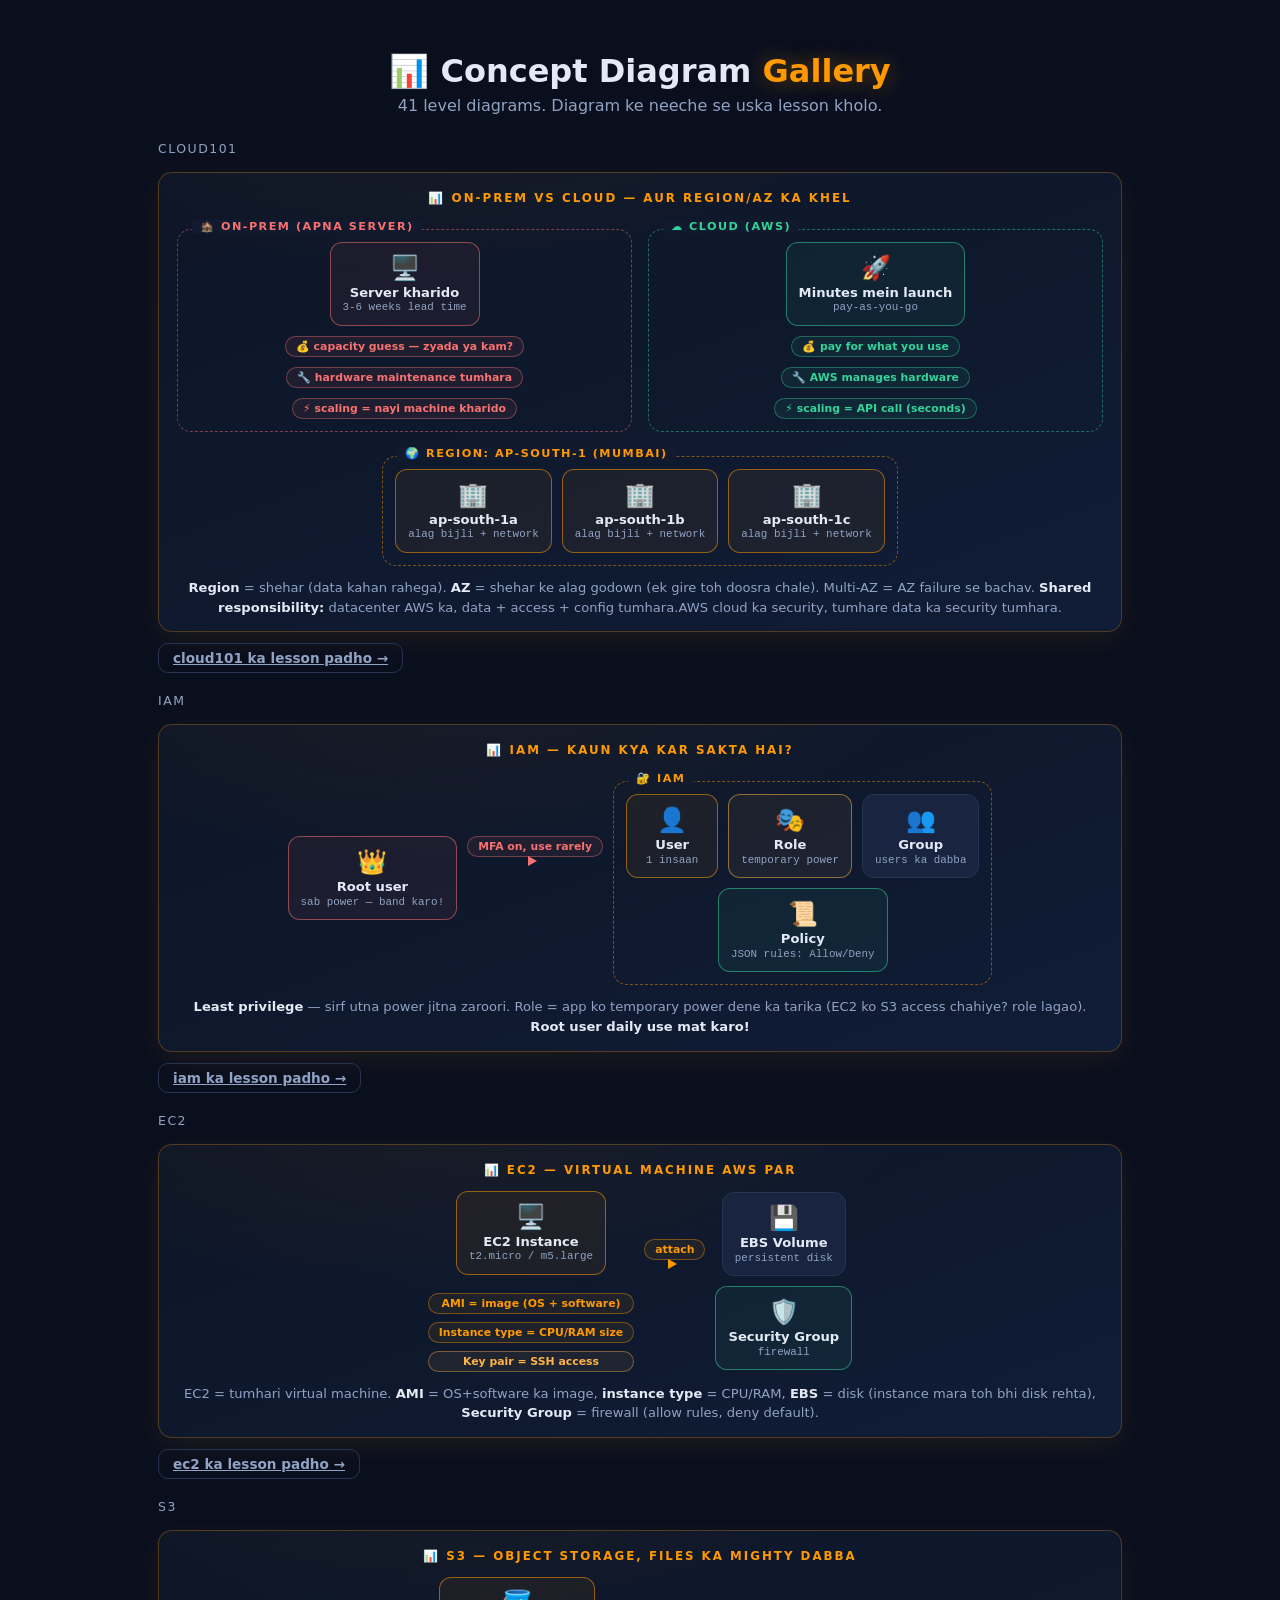
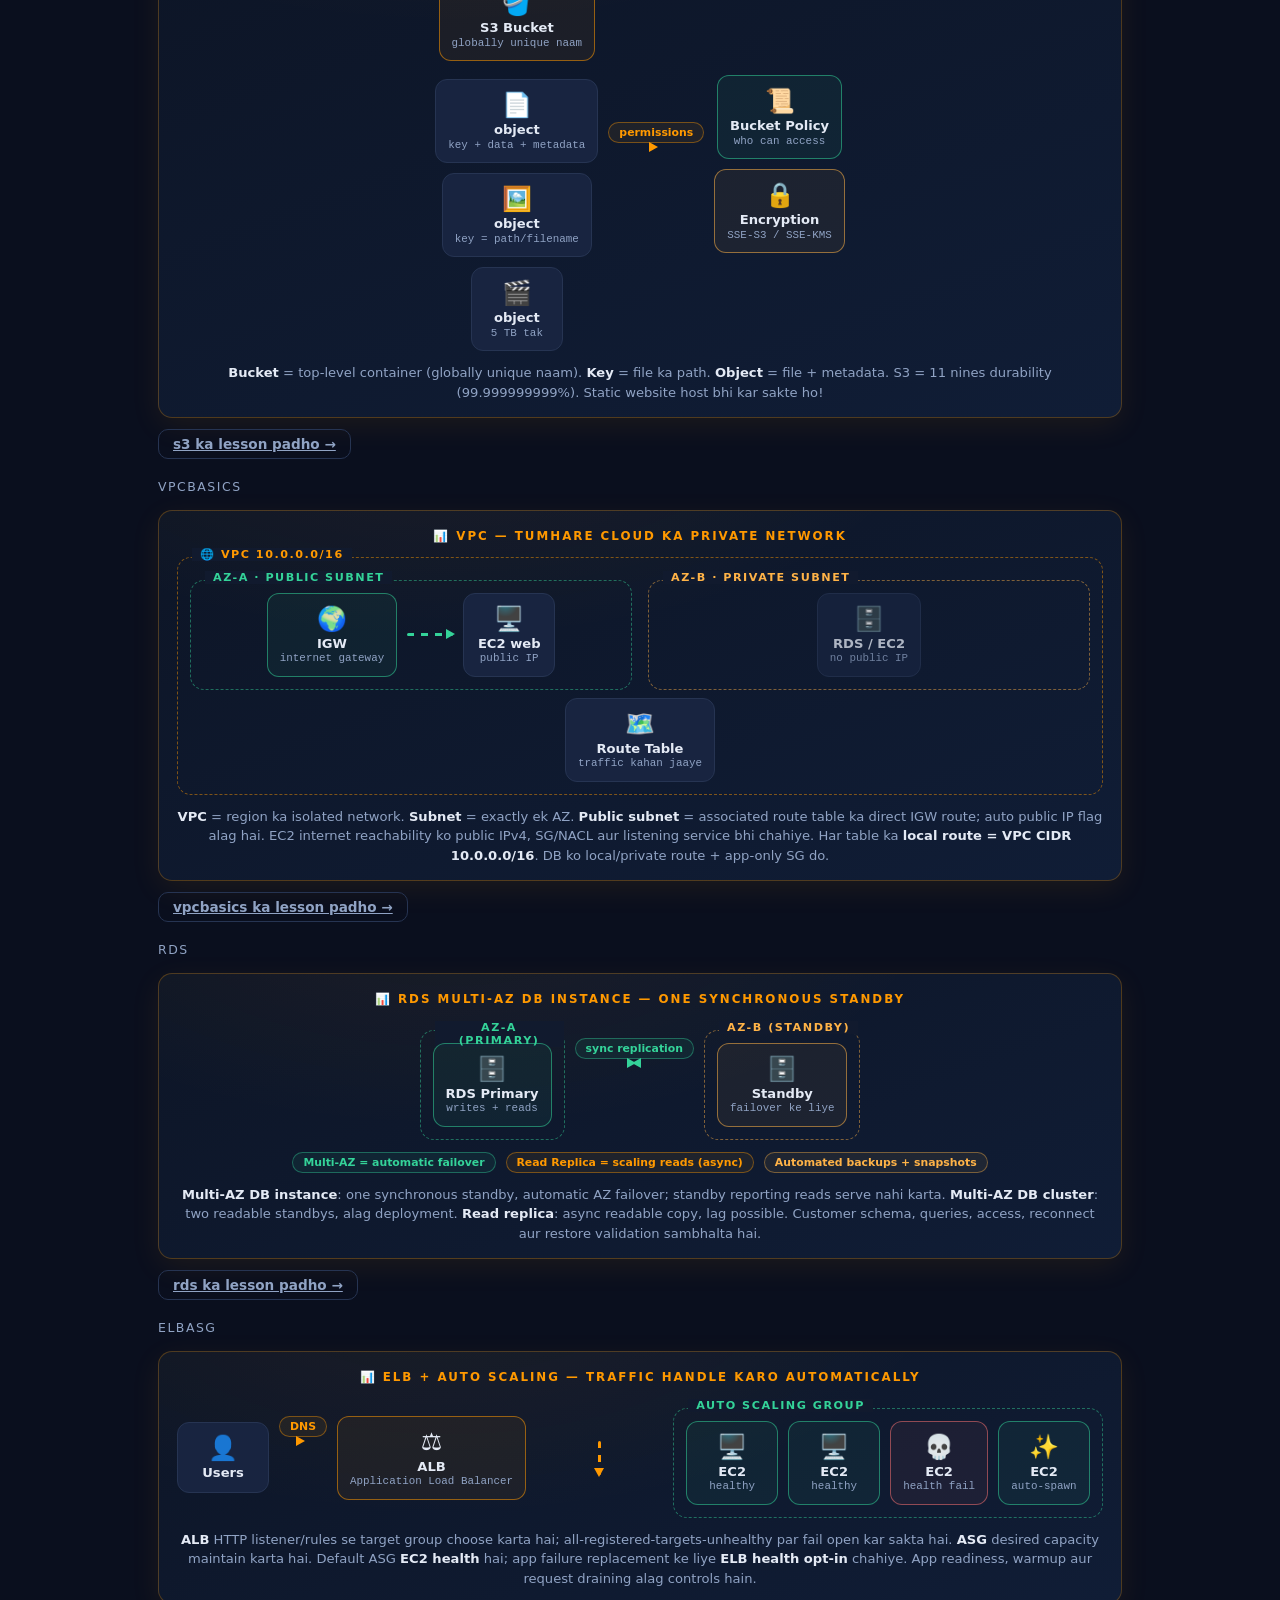
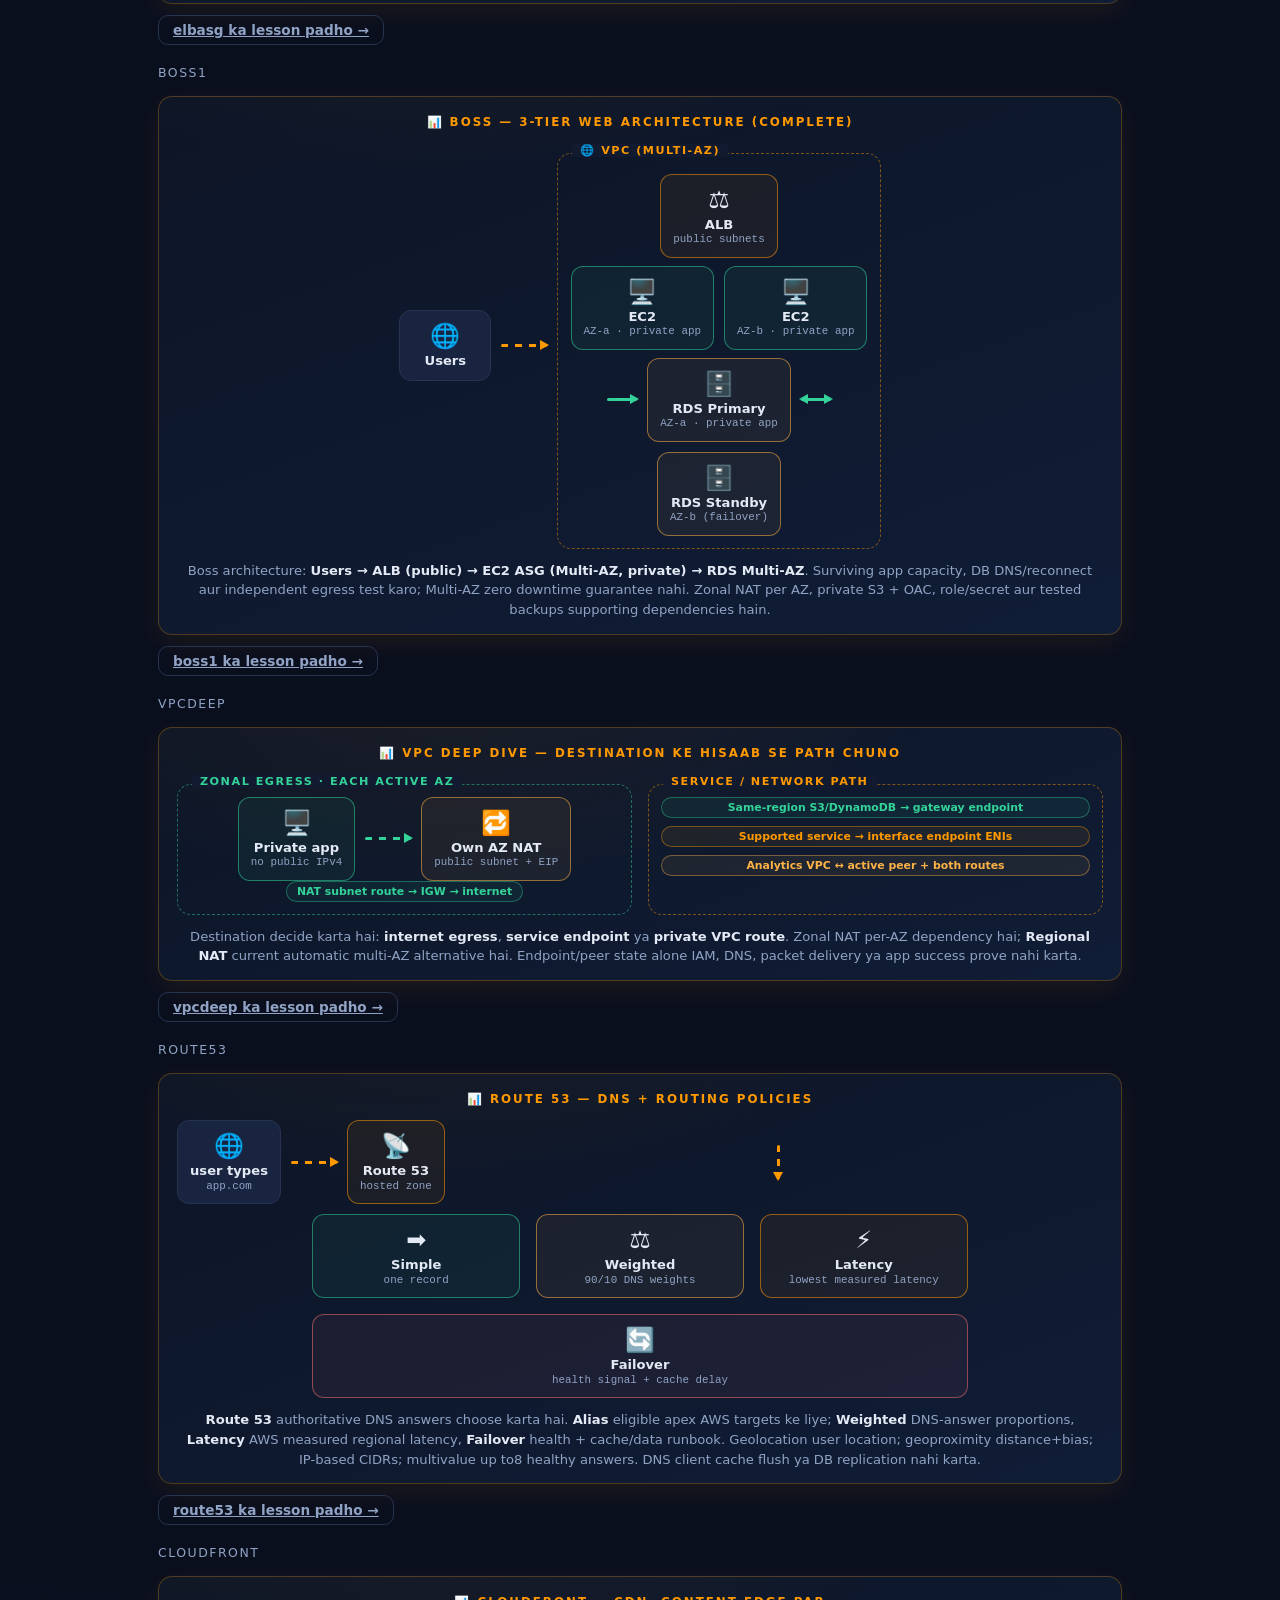
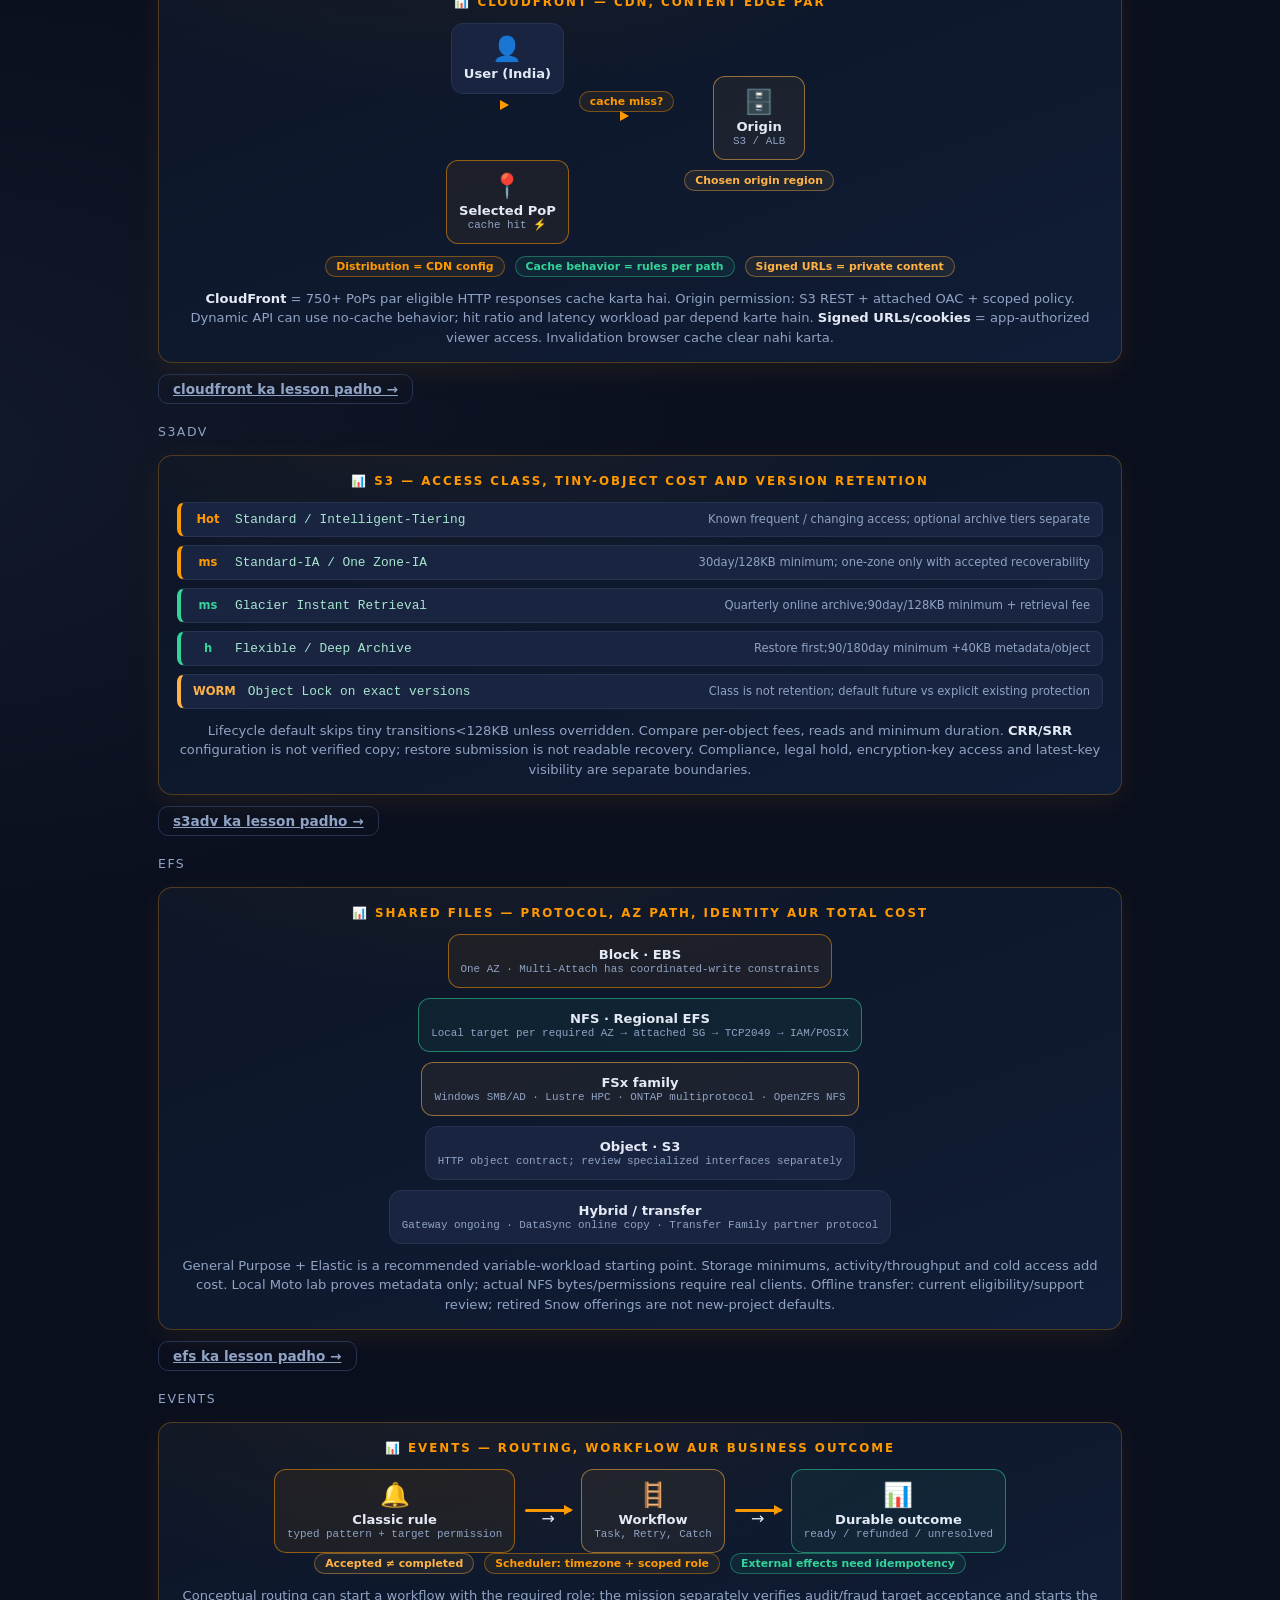
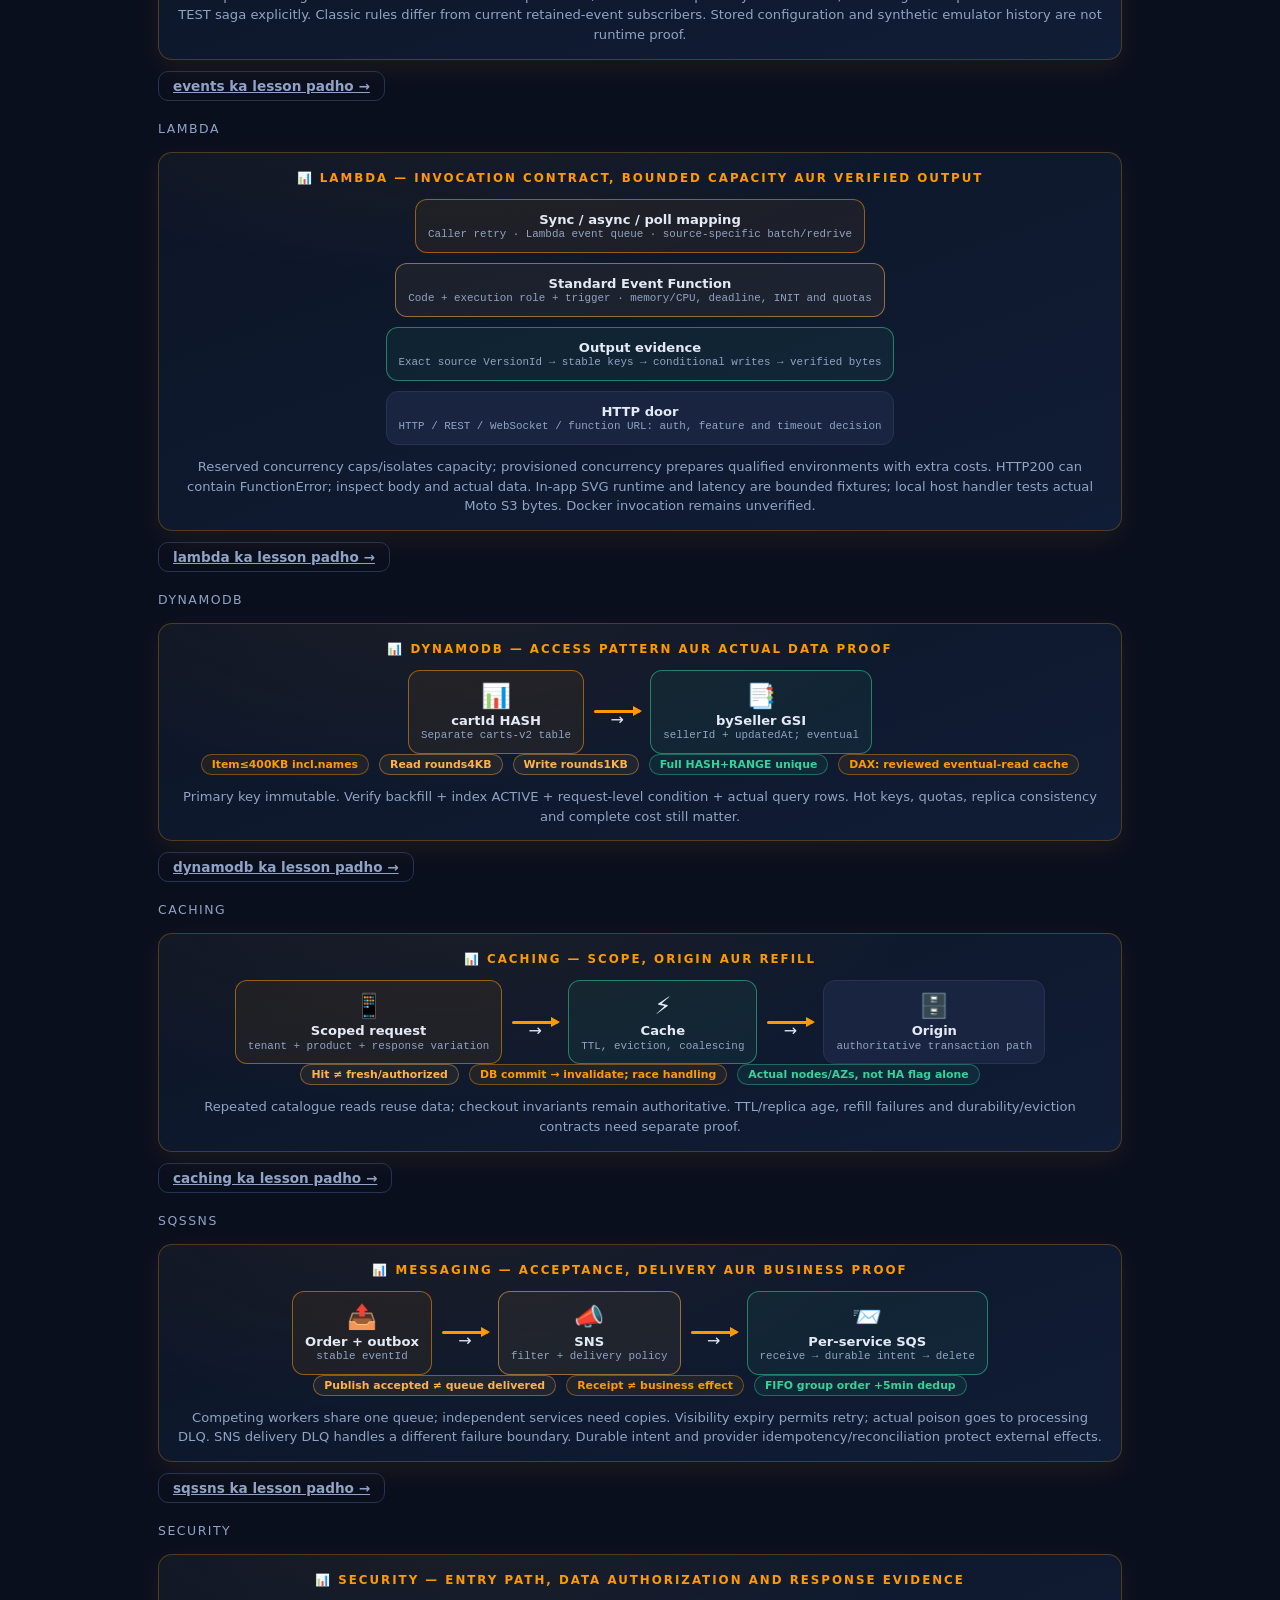
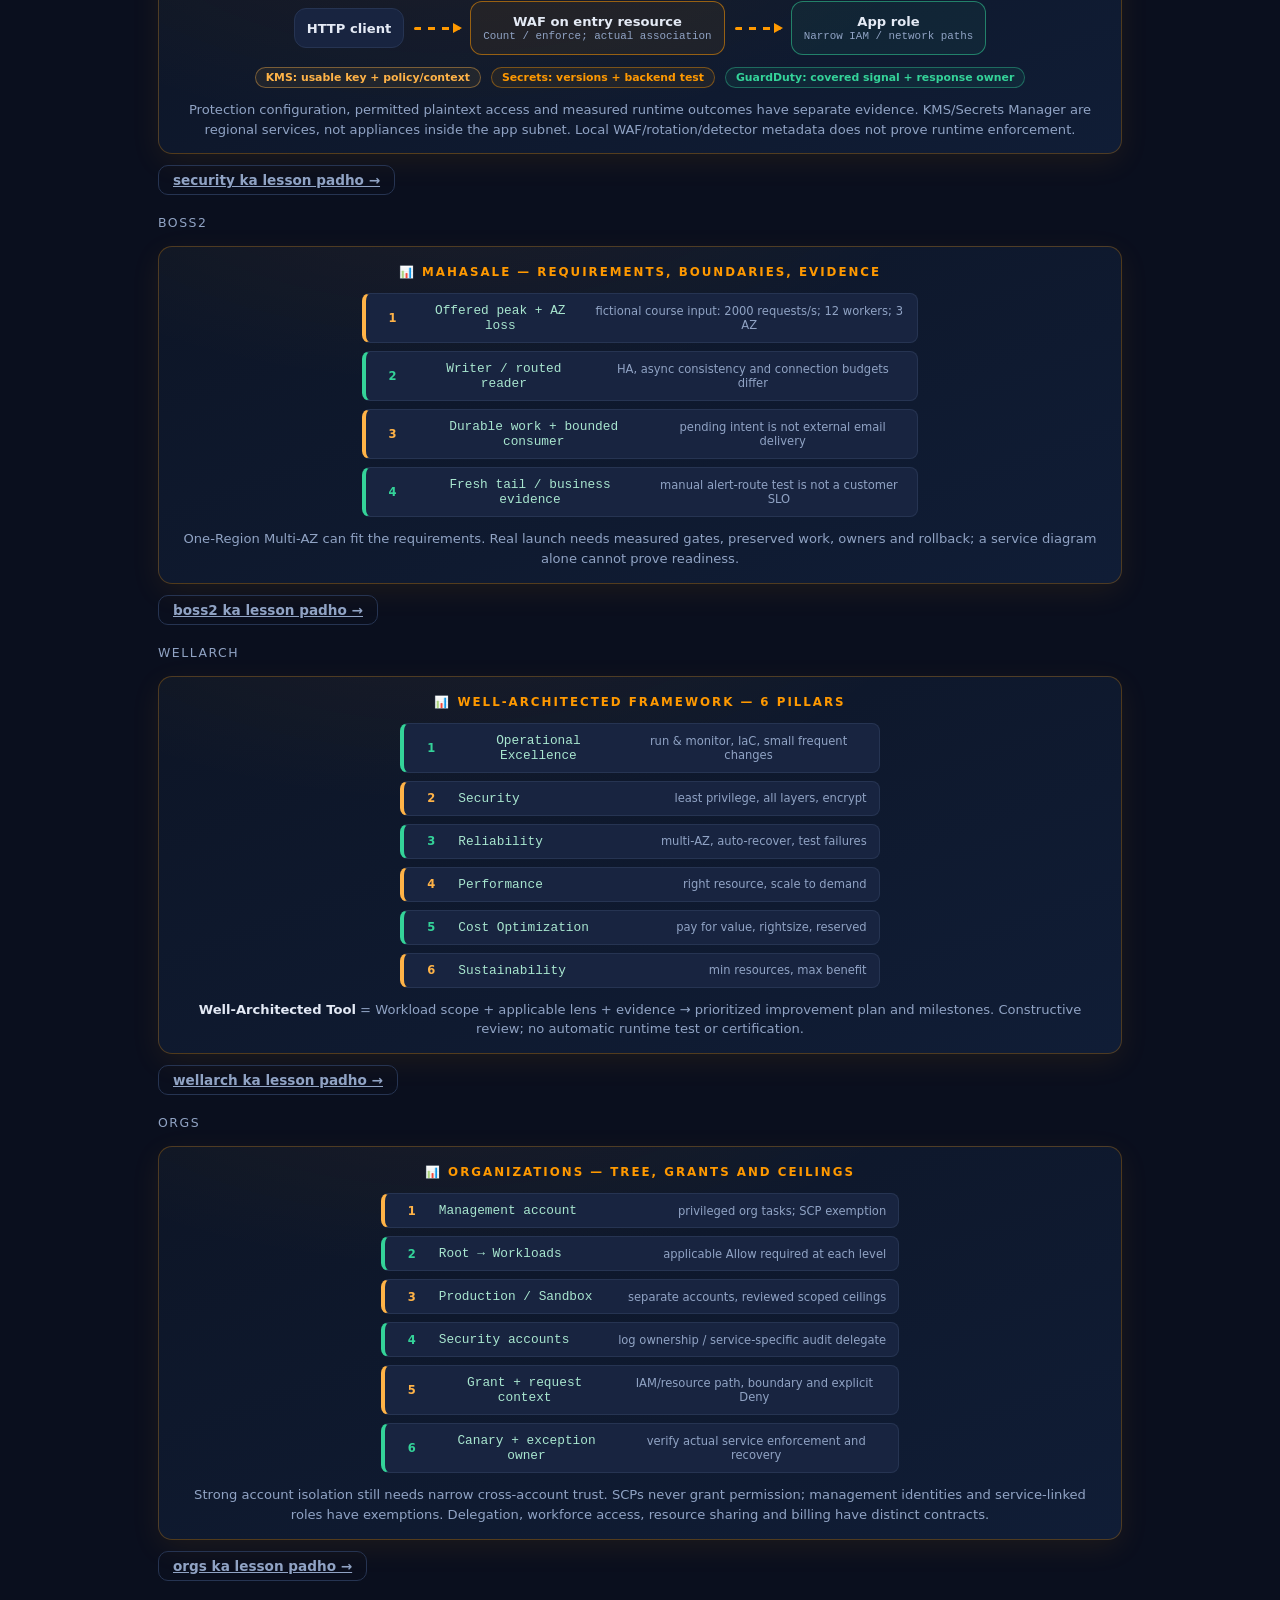
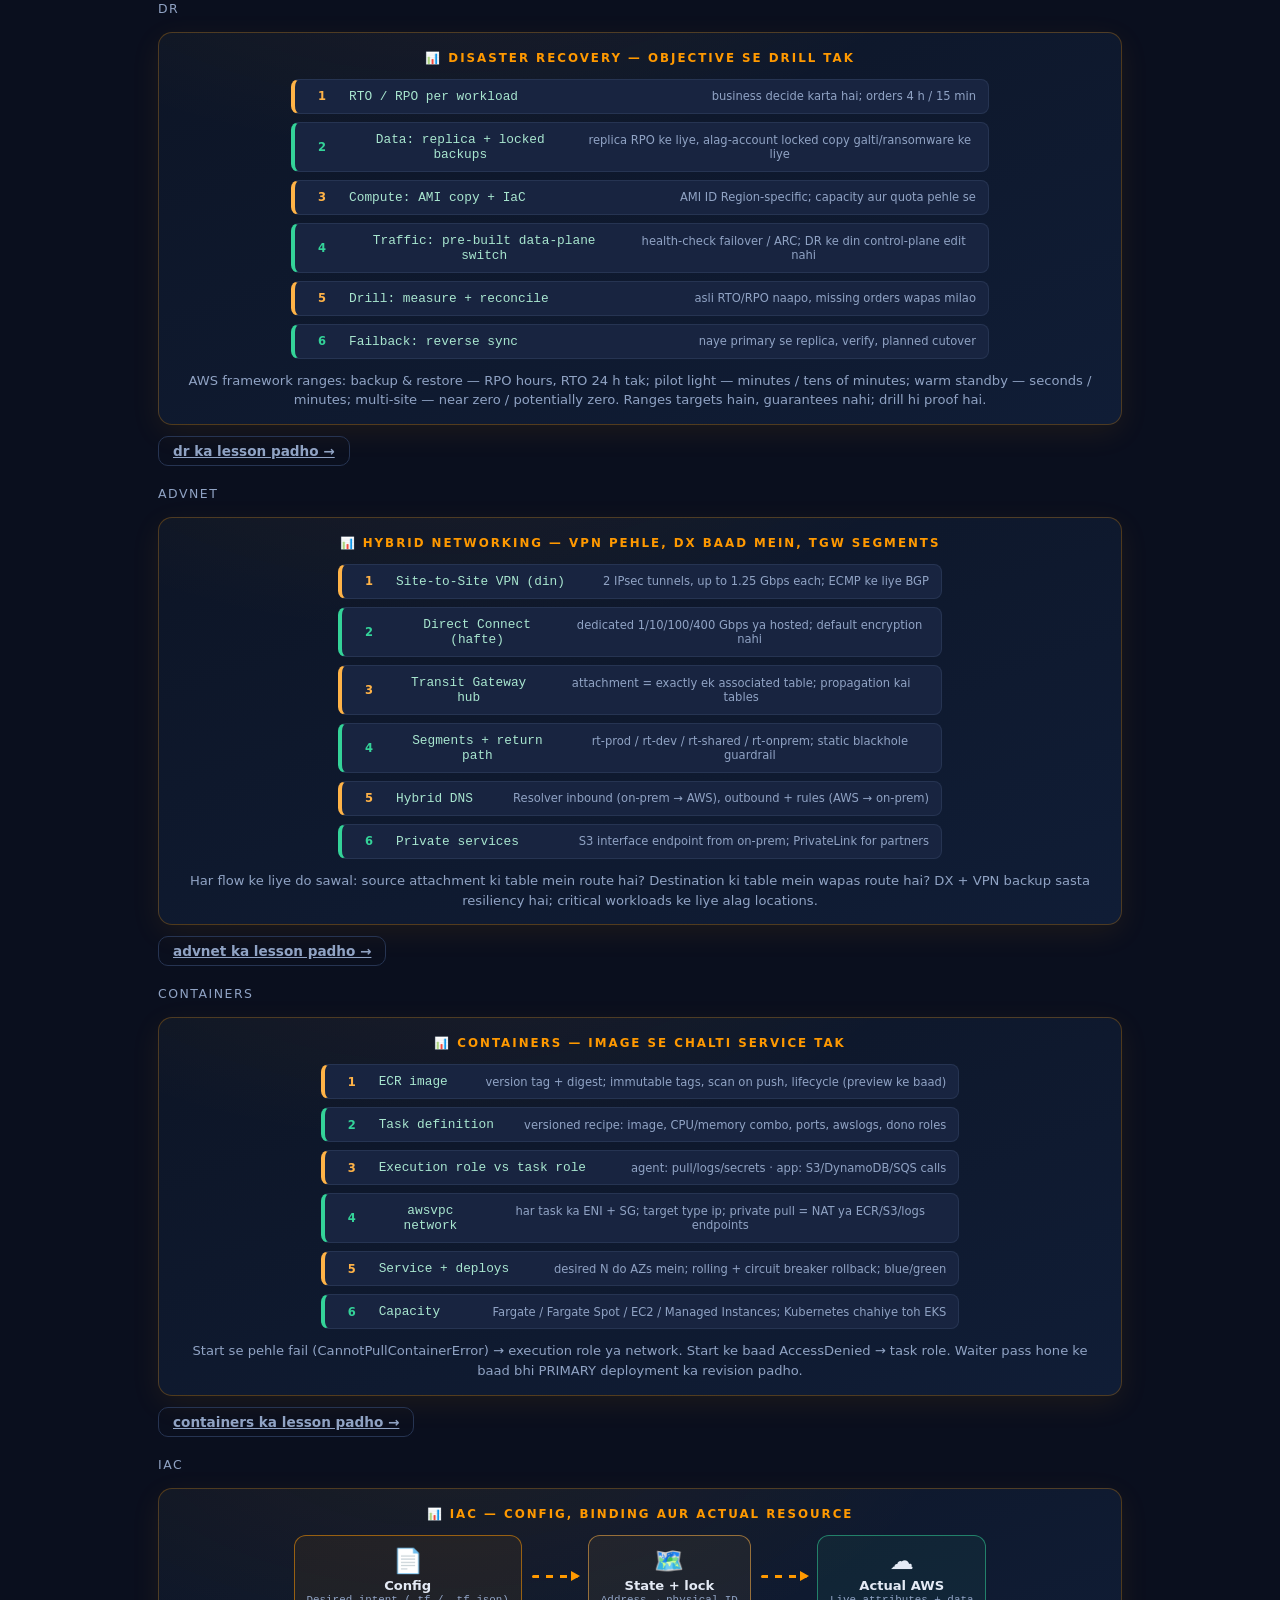
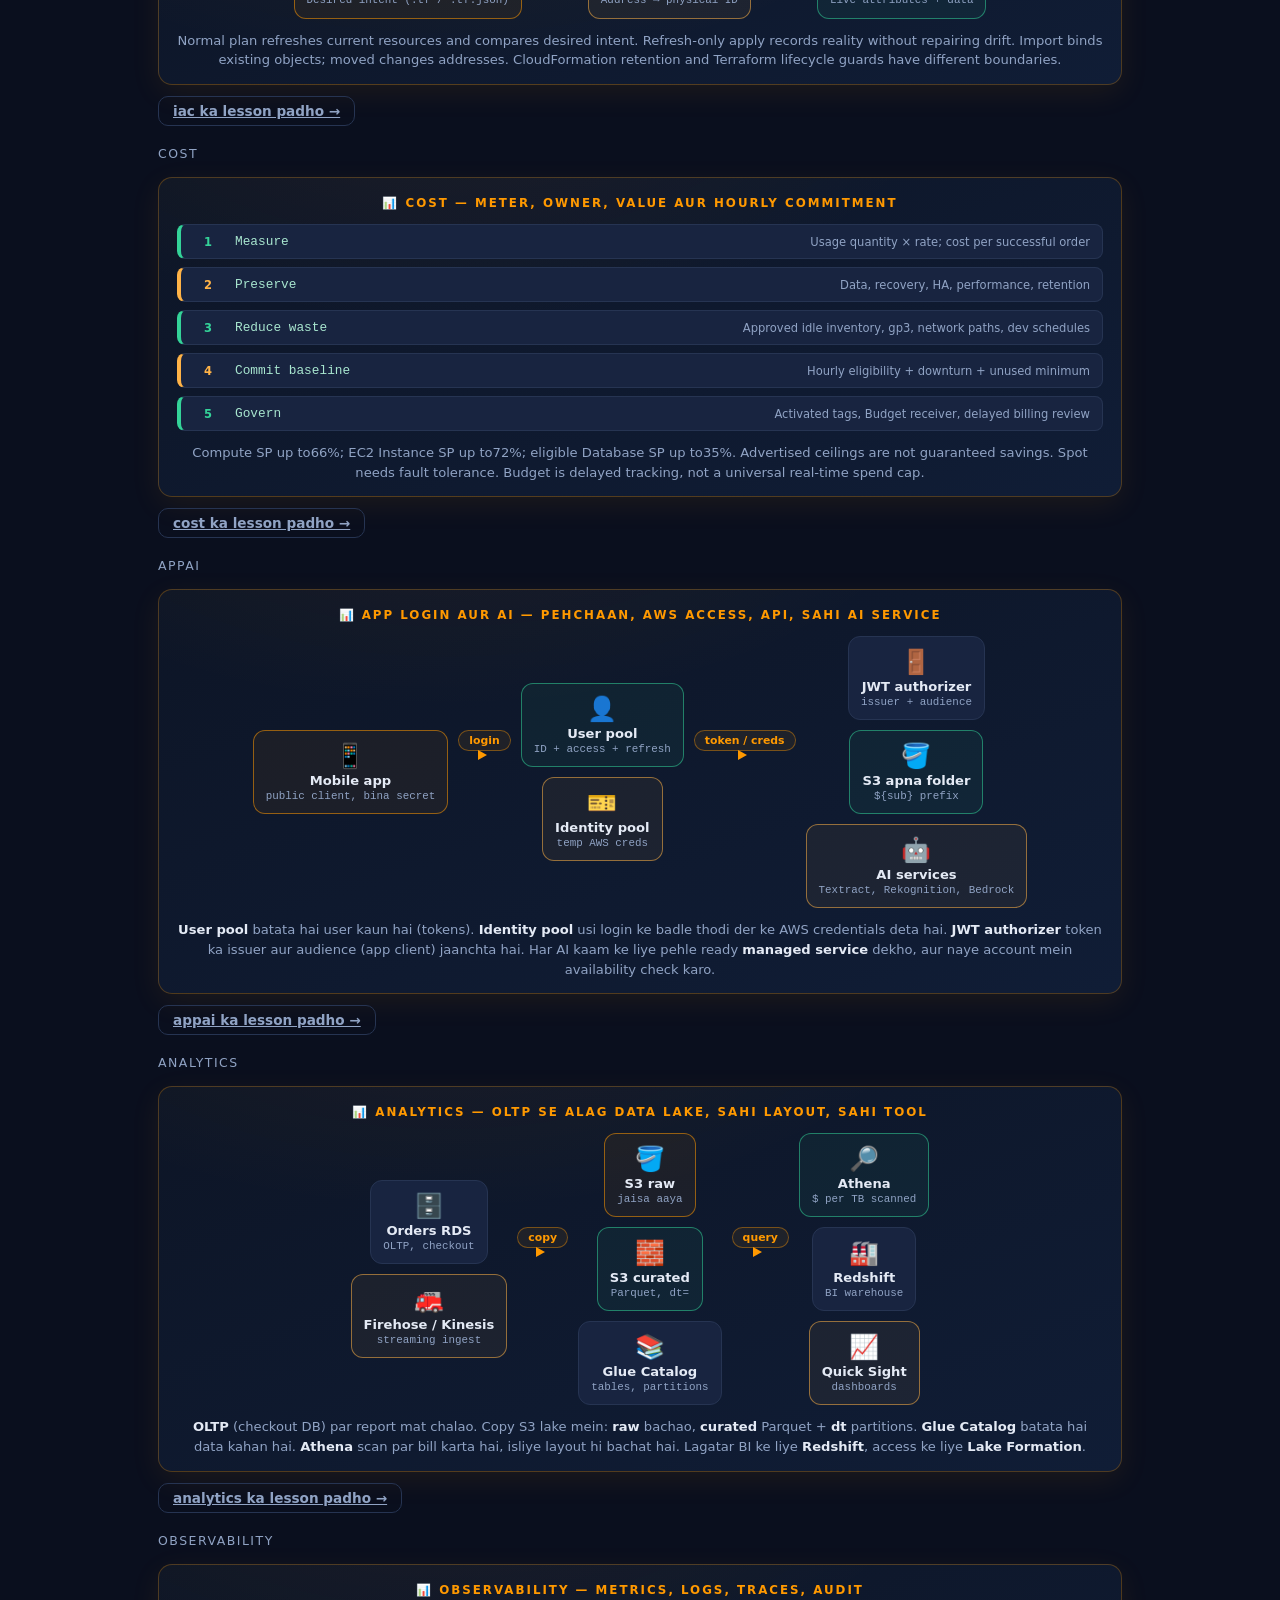
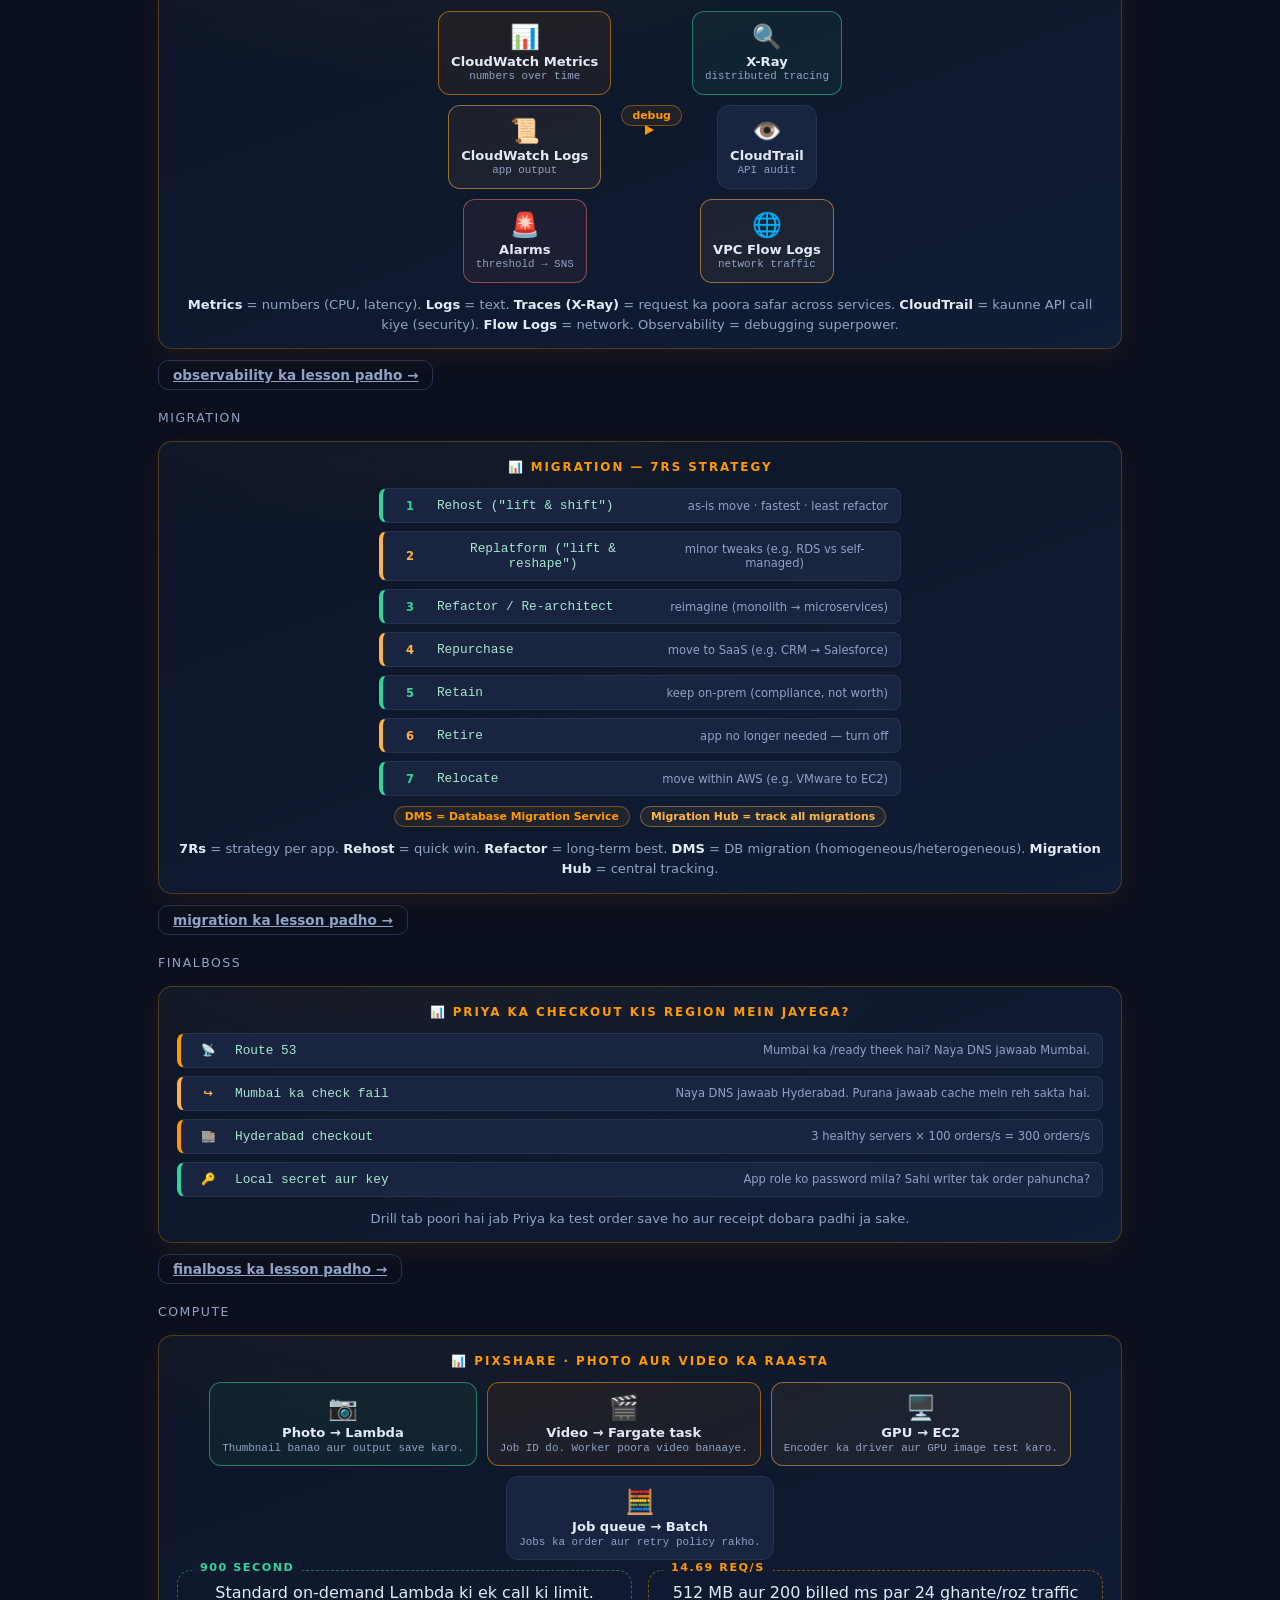
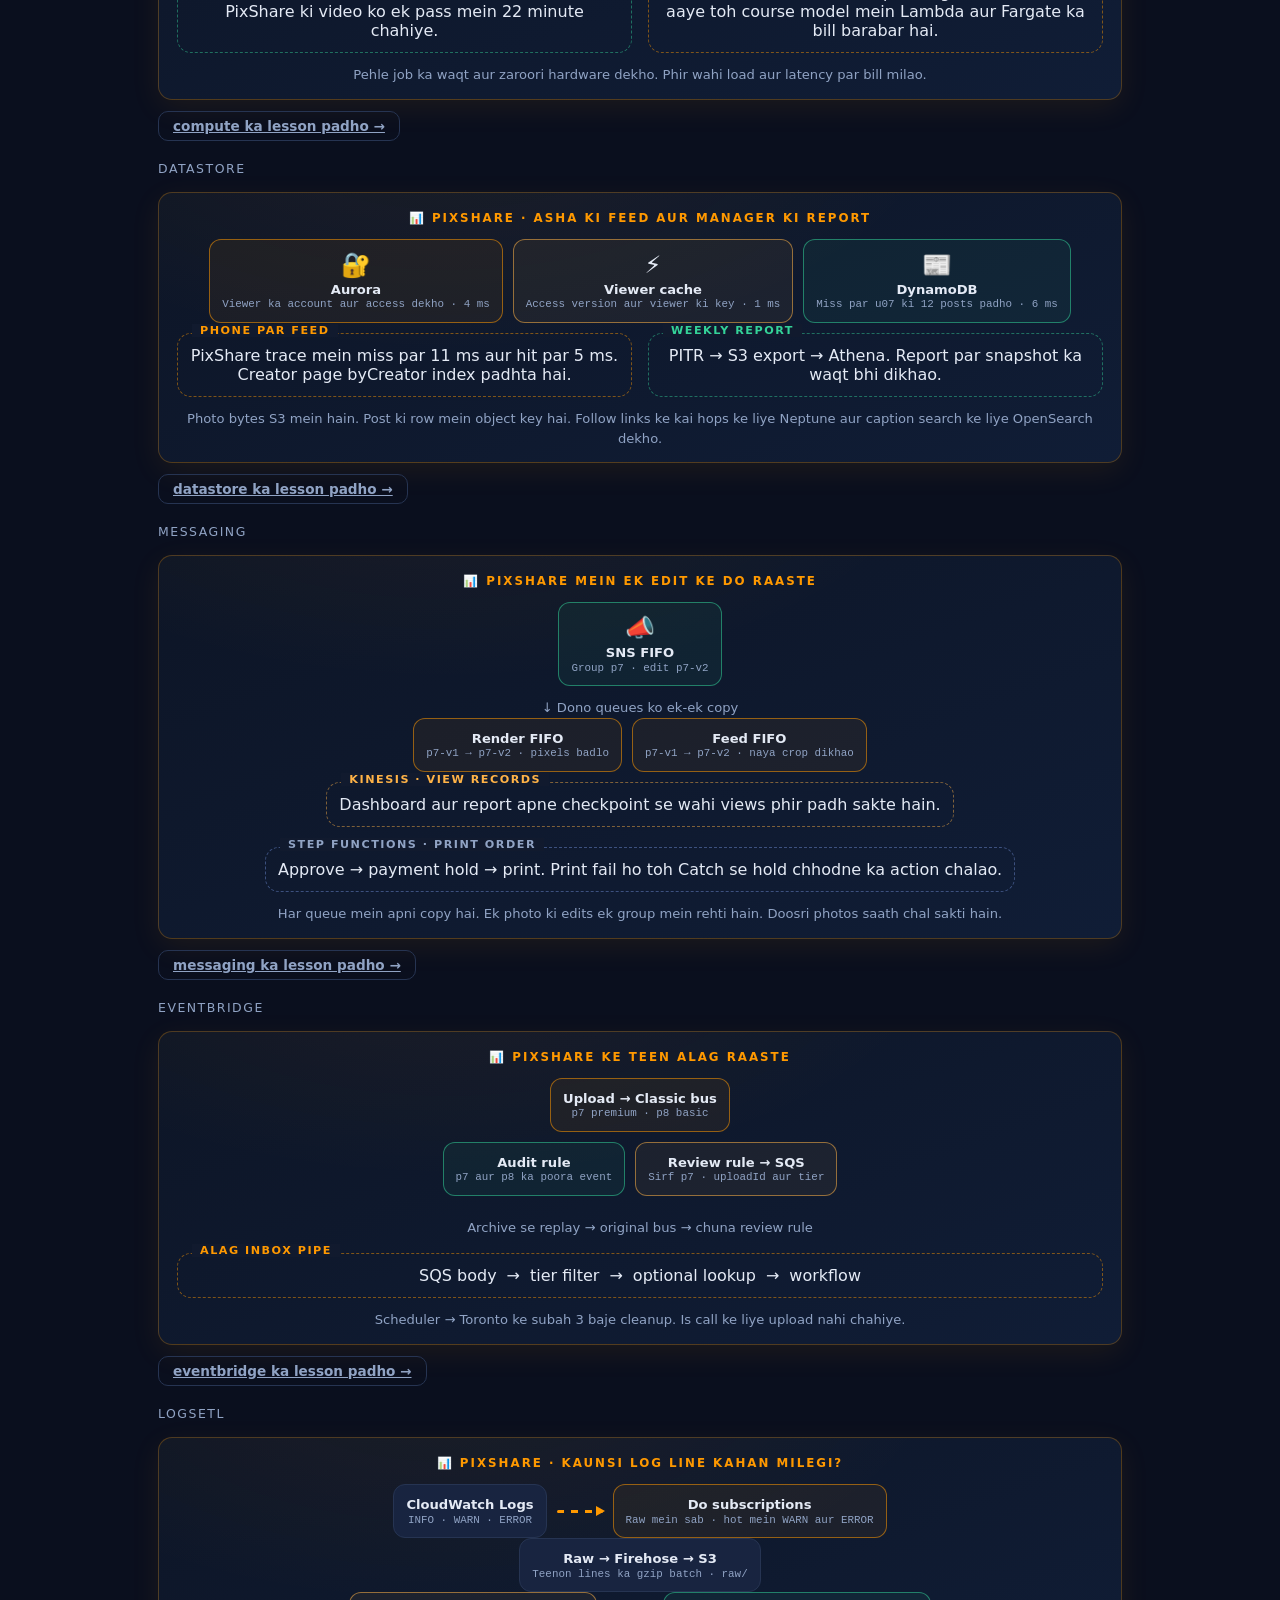
==== commit 72710669: "Finish release QA and document the 41-level course Co-Authored-By: Codex <noreply@openai.com>" ====
--- a/gallery.html
+++ b/gallery.html
@@ -11,19 +11,25 @@
   <main id="app" style="max-width:1000px;margin:0 auto;padding:24px 18px 80px">
     <section class="hero">
       <h1>📊 Concept Diagram <span class="glow">Gallery</span></h1>
-      <p>Har level ka signature visual, ek jagah. (App mein yeh level intro par aur play ke doraan toggle se dikhte hain.)</p>
+      <p><span id="total"></span> level diagrams. Diagram ke neeche se uska lesson kholo.</p>
     </section>
     <div id="g"></div>
   </main>
   <script src="visuals.js"></script>
   <script>
     const g = document.getElementById('g');
+    document.getElementById('total').textContent = Object.keys(VISUALS).length;
     for (const id in VISUALS) {
       const v = VISUALS[id];
       const sec = document.createElement('section');
       sec.innerHTML =
         '<div class="crumb" style="margin-top:26px">' + id + '</div>' +
         '<div class="diagram hero"><div class="dg-title">📊 ' + v.t + '</div>' + v.html + '</div>';
+      const lesson = document.createElement('a');
+      lesson.href = 'index.html#study/' + encodeURIComponent(id);
+      lesson.textContent = id + ' ka lesson padho →';
+      lesson.className = 'btn ghost small';
+      sec.appendChild(lesson);
       g.appendChild(sec);
     }
   </script>
--- a/style.css
+++ b/style.css
@@ -185,8 +185,10 @@
   padding: 16px 20px;
   margin: 14px 0;
   line-height: 1.6;
+  overflow-x: auto;
 }
 .lesson-card h3 { margin-top: 4px; color: var(--accent); }
+.lesson-card .tbl-wrap { overflow-x: auto; }
 .lesson-card table { border-collapse: collapse; width: 100%; margin: 10px 0; font-size: .9rem; }
 .lesson-card th, .lesson-card td { border: 1px solid var(--border); padding: 7px 10px; text-align: left; }
 .lesson-card th { background: #0d1526; color: var(--accent); }
@@ -307,6 +309,9 @@
 .pool { display: flex; flex-wrap: wrap; gap: 10px; margin-top: 10px; }
 .pool-label { color: var(--muted); margin: 16px 0 0; }
 .chip {
+  min-width: 0;
+  max-width: 100%;
+  overflow-wrap: anywhere;
   background: var(--panel2);
   border: 1px solid #3c507e;
   border-radius: 10px;
@@ -317,6 +322,7 @@
   user-select: none;
   transition: border-color .12s, transform .12s;
 }
+.chip:focus-visible, .blank:focus-visible { outline: 2px solid var(--accent); outline-offset: 3px; }
 .chip:hover { border-color: var(--accent); transform: translateY(-2px); }
 .chip.selected { border-color: var(--accent); box-shadow: 0 0 0 2px #ff990055; }
 .chip.placed { cursor: default; border-color: #34d39960; background: #34d39912; transform: none; font-size: .8rem; padding: 5px 10px; }
@@ -437,6 +443,7 @@
 
 /* ---------- hotspot (click-the-diagram) ---------- */
 .hotspot-wrap .diagram { cursor: default; }
+.hotspot-wrap .question { overflow-wrap: anywhere; }
 .hs-target [data-hs] { cursor: pointer; transition: transform .12s, box-shadow .12s; }
 .hs-target [data-hs]:hover { transform: translateY(-2px); box-shadow: 0 0 0 2px #ff990088; }
 .hs-target [data-hs].hs-good { box-shadow: 0 0 0 3px var(--good) !important; }
@@ -472,6 +479,7 @@
 
 /* ---------- terminal (aws cli simulator) ---------- */
 .term-goal {
+  overflow-wrap: anywhere;
   background: #ff99000d;
   border: 1px solid #ff99004d;
   border-radius: 12px;
@@ -607,8 +615,11 @@
 }
 .cert-crown { font-size: 3.4rem; }
 .cert-inner h1 { letter-spacing: 8px; color: var(--gold); margin: 8px 0 2px; }
+@media (max-width: 480px) {
+  .cert-inner h1 { font-size: 1.65rem; letter-spacing: 2px; }
+}
 .cert-sub { color: var(--muted); letter-spacing: 2px; text-transform: uppercase; font-size: .8rem; }
-.cert-stars { color: var(--gold); margin: 12px 0; }
+.cert-stars { color: var(--gold); margin: 12px 0; overflow-wrap: anywhere; }
 .cert-stars span { color: var(--muted); font-size: .85rem; }
 .cert-badges { font-size: 1.7rem; letter-spacing: 10px; margin: 10px 0; }
 .cert-formula { color: var(--accent); font-weight: 600; }
@@ -790,3 +801,438 @@
   .dg-node { min-width: 78px; padding: 8px 9px; }
   .term-out { height: 260px; }
 }
+
+/* =====================================================================
+   v2 (2026-10-23) — interactive labs (labs.js), Decision Dojo (decisions.js),
+   lesson blocks (hook · steps · myth · playbook · exam lens)
+   Sibling apps se port; colour AWS orange par.
+   ===================================================================== */
+
+/* ---- home: feature card ---- */
+.feat-card {
+  display: flex; gap: 14px; align-items: center; margin: 0 0 18px;
+  background: linear-gradient(135deg, #ff99001a, #182440); border: 1px solid #ff990055;
+  border-radius: var(--radius); padding: 14px 18px;
+}
+.feat-card.clickable { cursor: pointer; transition: transform .15s, border-color .15s; }
+.feat-card.clickable:hover { transform: translateY(-2px); border-color: var(--accent); }
+
+/* ---- lesson: hook (problem pehle) ---- */
+.hook-card {
+  margin: 14px 0; padding: 16px 18px; border-radius: var(--radius);
+  background: linear-gradient(135deg, #f8717114, #ffb34710); border: 1px solid #f8717155;
+}
+.hook-tag { font-size: .78rem; letter-spacing: 1px; text-transform: uppercase; color: var(--bad); font-weight: 700; }
+.hook-title { font-size: 1.15rem; font-weight: 700; margin: 6px 0; }
+.hook-text { line-height: 1.65; color: #f1e7e7; }
+
+/* ---- lesson: steps (ek card = ek sawal) ---- */
+.steps-box { margin: 16px 0; padding: 14px 16px; border-radius: var(--radius); background: var(--panel2); border: 1px solid var(--border); }
+.st-head { font-weight: 700; color: var(--accent); margin-bottom: 10px; }
+.st-pills { display: flex; gap: 6px; flex-wrap: wrap; margin-bottom: 10px; }
+.st-pill {
+  width: 34px; height: 34px; border-radius: 50%; border: 1px solid var(--border);
+  background: #0d1526; color: var(--muted); font-weight: 700; cursor: pointer;
+}
+.st-pill.seen { color: var(--good); border-color: #34d39966; }
+.st-pill.on { background: var(--accent); color: #1a1000; border-color: var(--accent); }
+.st-card { line-height: 1.7; }
+.st-one + .st-one { margin-top: 18px; padding-top: 14px; border-top: 1px dashed var(--border); }
+.st-q { font-size: 1.08rem; font-weight: 700; margin-bottom: 8px; display: flex; gap: 10px; align-items: baseline; }
+.st-num { flex: none; width: 26px; height: 26px; border-radius: 50%; background: #ff990022; color: var(--accent); display: inline-grid; place-items: center; font-size: .85rem; }
+.st-analogy { background: #ffb3470f; border-left: 3px solid var(--gold); padding: 8px 12px; border-radius: 8px; margin: 8px 0; }
+.st-body { margin: 6px 0; }
+.st-points { margin: 6px 0; padding-left: 22px; }
+.st-visual { margin: 10px 0; }
+.st-example { background: #34d3990c; border-left: 3px solid var(--good); padding: 8px 12px; border-radius: 8px; margin: 8px 0; }
+.st-asli { background: #ff990010; border: 1px solid #ff990044; padding: 8px 12px; border-radius: 8px; margin: 10px 0 2px; }
+.st-points, .st-asli, .st-analogy, .st-body { overflow-wrap: anywhere; }
+.st-card table { border-collapse: collapse; width: 100%; margin: 8px 0; font-size: .9rem; }
+.st-card th, .st-card td { border: 1px solid var(--border); padding: 6px 9px; text-align: left; vertical-align: top; }
+.st-card th { background: #0d1526; color: var(--accent); }
+.st-card .tbl-wrap { overflow-x: auto; }
+.st-nav { display: flex; gap: 8px; margin-top: 12px; flex-wrap: wrap; }
+
+/* ---- lesson: myth vs sach ---- */
+.myth-box { margin: 14px 0; padding: 12px 16px; border-radius: var(--radius); background: var(--panel); border: 1px solid var(--border); }
+.myth-box h4 { margin: 0 0 8px; color: var(--gold); }
+.myth-row { display: grid; grid-template-columns: 1fr 1fr; gap: 10px; padding: 8px 0; border-top: 1px dashed var(--border); line-height: 1.55; }
+.myth-m { color: #ffc9c9; }
+.myth-s { color: #c9f5e3; }
+.myth-m, .myth-s { min-width: 0; overflow-wrap: anywhere; }
+
+/* ---- lesson: decision playbook ---- */
+.playbook { margin: 16px 0; padding: 14px 16px; border-radius: var(--radius); background: linear-gradient(135deg, #2a1d0a, #111a2e); border: 1px solid #ff990055; text-align: left; }
+.playbook h4 { margin: 0 0 10px; color: var(--accent); }
+.pb-grid { display: grid; grid-template-columns: repeat(auto-fit, minmax(230px, 1fr)); gap: 10px; }
+.pb-col { min-width: 0; overflow-wrap: anywhere; background: #0a1224; border: 1px solid var(--border); border-radius: 10px; padding: 8px 12px; }
+.pb-col h5 { margin: 2px 0 6px; font-size: .9rem; }
+.pb-col ul { margin: 0; padding-left: 18px; line-height: 1.55; font-size: .92rem; }
+.pb-col.use h5 { color: var(--good); } .pb-col.avoid h5 { color: var(--bad); }
+.pb-col.how h5 { color: var(--accent); } .pb-col.flags h5 { color: var(--gold); }
+.pb-rule { margin-top: 10px; padding: 8px 12px; border-radius: 8px; background: #ffb34712; border: 1px solid #ffb34755; color: #ffe0b3; }
+.playbook.compact .pb-col ul { font-size: .86rem; }
+
+/* ---- lesson: SAA-C03 exam lens ---- */
+.exam-box { margin: 14px 0; padding: 12px 16px; border-radius: var(--radius); background: #0d1526; border: 1px solid #6ea8fe55; }
+.exam-box h4 { margin: 0 0 8px; color: #9cc3ff; }
+.exam-row { display: grid; grid-template-columns: 1fr 1fr; gap: 4px 12px; padding: 8px 0; border-top: 1px dashed var(--border); line-height: 1.5; }
+.exam-cue { color: #cfe0ff; }
+.exam-pick { color: var(--good); font-weight: 600; }
+.exam-cue, .exam-pick { min-width: 0; overflow-wrap: anywhere; }
+.exam-why { grid-column: 1 / -1; color: var(--muted); font-size: .86rem; }
+
+/* ---- labs: common ---- */
+.lab-goal {
+  background: linear-gradient(180deg, #ff990014, transparent);
+  border: 1px solid #ff990044; border-left: 3px solid var(--accent);
+  border-radius: 10px; padding: 10px 14px; margin-bottom: 14px;
+}
+.lab-goal h4 { margin: 0 0 5px; color: var(--accent); font-size: .78rem; letter-spacing: 1.2px; text-transform: uppercase; }
+.lab-goal-text { font-size: .92rem; line-height: 1.5; color: var(--text); }
+.lab-scenario {
+  background: var(--panel2); border: 1px solid var(--border); border-radius: 10px;
+  padding: 10px 14px; margin-bottom: 14px; font-size: .9rem; line-height: 1.55; color: var(--muted);
+}
+.lab-win {
+  background: linear-gradient(180deg, #34d39914, transparent);
+  border: 1px solid #34d39955; border-radius: 12px; padding: 12px 15px; margin: 14px 0; font-size: .93rem; line-height: 1.6;
+}
+
+/* ---- service diagram (AG.viz) ---- */
+.ms-svg { width: 100%; height: auto; display: block; }
+.ms-group rect { fill: none; stroke-width: 2; stroke-dasharray: 8 6; }
+.ms-group text { font-size: 17px; font-weight: 700; }
+.ms-group.g-region rect { stroke: #6ea8fe66; } .ms-group.g-region text { fill: #9cc3ff; }
+.ms-group.g-az rect { stroke: #90a3c455; } .ms-group.g-az text { fill: var(--muted); }
+.ms-group.g-vpc rect { stroke: #ff990088; } .ms-group.g-vpc text { fill: var(--accent); }
+.ms-group.g-public rect { stroke: #34d39977; fill: #34d39908; } .ms-group.g-public text { fill: var(--good); }
+.ms-group.g-private rect { stroke: #6ea8fe77; fill: #6ea8fe08; } .ms-group.g-private text { fill: #9cc3ff; }
+.ms-group.g-account rect { stroke: #ffb34777; } .ms-group.g-account text { fill: var(--gold); }
+.ms-group.g-onprem rect { stroke: #c4b5fd77; } .ms-group.g-onprem text { fill: #c4b5fd; }
+.ms-edge { stroke: #3a4a6b; stroke-width: 2; }
+.ms-edge.dashed { stroke-dasharray: 6 6; }
+.ms-flow { stroke-width: 4; stroke-dasharray: 10 12; animation: msflow 1.2s linear infinite; }
+.ms-flow.acc { stroke: var(--accent); } .ms-flow.ok { stroke: var(--good); }
+.ms-flow.bad { stroke: var(--bad); } .ms-flow.slow { stroke: var(--gold); }
+@keyframes msflow { to { stroke-dashoffset: -44; } }
+.ah.ok { fill: var(--good); } .ah.bad { fill: var(--bad); } .ah.slow { fill: var(--gold); } .ah.acc { fill: var(--accent); }
+.ms-flabel rect { fill: #0a0f1e; stroke-width: 1.5; }
+.ms-flabel.acc rect { stroke: var(--accent); } .ms-flabel.ok rect { stroke: var(--good); }
+.ms-flabel.bad rect { stroke: var(--bad); } .ms-flabel.slow rect { stroke: var(--gold); }
+.ms-flabel text { fill: var(--text); font-size: 18px; text-anchor: middle; font-weight: 600; }
+.ms-node rect { fill: #111a2e; stroke: #3a4a6b; stroke-width: 2; }
+.ms-node.ok rect { stroke: var(--good); fill: #0f2a24; }
+.ms-node.slow rect { stroke: var(--gold); fill: #2a220f; }
+.ms-node.bad rect { stroke: var(--bad); fill: #2d1414; }
+.ms-node.busy rect { stroke: var(--gold); fill: #2a1d0a; }
+.ms-node.new rect, .ms-node.acc rect { stroke: var(--accent); fill: #2a1d0a; }
+.ms-node.idle rect { stroke: #3a4a6b; }
+.ms-node.bad rect, .ms-node.busy rect { animation: msnode 1.4s ease-in-out infinite; }
+@keyframes msnode { 50% { stroke-width: 4; } }
+.ms-ico { font-size: 28px; text-anchor: middle; fill: var(--accent); font-weight: 800; }
+.ms-lbl { fill: var(--text); font-size: 21px; font-weight: 700; }
+.ms-badge rect { fill: #0a0f1e; stroke: #3a4a6b; }
+.ms-badge.ok rect { stroke: var(--good); } .ms-badge.bad rect { stroke: var(--bad); }
+.ms-badge.slow rect, .ms-badge.busy rect { stroke: var(--gold); } .ms-badge.acc rect, .ms-badge.new rect { stroke: var(--accent); }
+.ms-badge text { fill: var(--text); font-size: 16px; text-anchor: middle; }
+
+/* ---- shared ask card ---- */
+.ms-ask { margin: 12px 0; padding: 12px 14px; border-radius: 12px; background: var(--panel2); border: 1px solid var(--border); }
+.ms-ask-q { font-weight: 700; margin-bottom: 8px; line-height: 1.5; }
+.ms-opt {
+  display: block; width: 100%; text-align: left; margin: 6px 0; padding: 10px 12px;
+  border-radius: 10px; border: 1px solid var(--border); background: #0d1526; color: var(--text);
+  cursor: pointer; font-size: .95rem; line-height: 1.45; font-family: inherit;
+}
+.ms-opt:hover:not(:disabled) { border-color: var(--accent); }
+.ms-opt.right { border-color: var(--good); background: #34d39918; }
+.ms-opt.wrong { border-color: var(--bad); background: #f8717118; opacity: .75; }
+.ms-ask-fb { margin-top: 8px; line-height: 1.55; }
+.ms-ask-fb.good { color: #b9f3dd; } .ms-ask-fb.bad { color: #ffd2d2; }
+
+/* ---- dryrun ---- */
+.dr-wrap { margin-top: 10px; }
+.dr-top { display: flex; justify-content: space-between; align-items: center; gap: 10px; flex-wrap: wrap; margin-bottom: 8px; }
+.dr-counter { color: var(--muted); }
+.dr-dots { margin-left: 10px; display: inline-flex; gap: 4px; vertical-align: middle; flex-wrap: wrap; }
+.dr-dots i { width: 9px; height: 9px; border-radius: 50%; background: #263452; display: inline-block; }
+.dr-dots i.seen { background: #34d39988; } .dr-dots i.on { background: var(--accent); }
+.dr-clock { font-family: 'Cascadia Code', monospace; color: var(--gold); }
+.dr-stage { display: flex; flex-direction: column; gap: 10px; }
+.dr-diagram { background: #070c19; border: 1px solid var(--border); border-radius: 12px; padding: 6px; }
+.dr-panels { display: grid; grid-template-columns: repeat(auto-fit, minmax(min(260px, 100%), 1fr)); gap: 8px; }
+.dr-panel { background: #070c19; border: 1px solid var(--border); border-radius: 10px; padding: 8px 10px; min-width: 0; }
+.dr-ptitle { font-size: .78rem; text-transform: uppercase; letter-spacing: .8px; color: var(--accent); margin-bottom: 4px; }
+.dr-pline { font-family: 'Cascadia Code', monospace; font-size: .8rem; line-height: 1.5; color: #cfe3ff; overflow-wrap: anywhere; }
+.dr-pline.muted { color: var(--muted); }
+.dr-say { margin: 12px 0 4px; padding: 12px 14px; border-radius: 12px; background: #ff99000e; border: 1px solid #ff990040; line-height: 1.65; font-size: 1.02rem; }
+.dr-nav { display: flex; justify-content: space-between; gap: 10px; margin-top: 10px; }
+
+/* ---- flowlab (sliders + live numbers) ---- */
+.fl-panel { display: grid; grid-template-columns: minmax(230px, 1fr) minmax(0, 2.2fr); gap: 14px; margin-top: 10px; }
+.fl-panel.no-diagram { grid-template-columns: minmax(230px, 1fr) minmax(0, 1.4fr); }
+.fl-diagram { background: #070c19; border: 1px solid var(--border); border-radius: 12px; padding: 6px; margin-bottom: 10px; }
+.td-knobs { background: var(--panel2); border: 1px solid var(--border); border-radius: 12px; padding: 14px; min-width: 0; }
+.td-knob { margin-bottom: 15px; }
+.td-knob:last-child { margin-bottom: 0; }
+.td-krow { display: flex; justify-content: space-between; align-items: baseline; gap: 10px; margin-bottom: 6px; min-width: 0; }
+.td-klabel { font-size: .85rem; line-height: 1.4; min-width: 0; }
+.td-kval { font-family: 'Cascadia Code', Consolas, monospace; font-weight: 700; color: var(--accent); text-align: right; overflow-wrap: anywhere; min-width: 0; }
+.td-slider { width: 100%; accent-color: var(--accent); cursor: pointer; }
+.td-slider:disabled { opacity: .5; cursor: not-allowed; }
+.td-knote { font-size: .76rem; color: var(--muted); margin-top: 5px; line-height: 1.45; }
+.td-readouts { display: grid; grid-template-columns: 1fr 1fr; gap: 8px; margin-bottom: 12px; }
+.td-ro { background: #091020; border: 1px solid var(--border); border-radius: 9px; padding: 8px 10px; min-width: 0; }
+.td-ro.ok { border-color: #34d39955; } .td-ro.warn { border-color: #ffb34755; } .td-ro.bad { border-color: #f8717155; }
+.td-ro-l { font-size: .72rem; color: var(--muted); text-transform: uppercase; letter-spacing: .6px; }
+.td-ro-v { font-size: 1.02rem; font-weight: 700; margin-top: 3px; font-family: 'Cascadia Code', Consolas, monospace; overflow-wrap: anywhere; }
+.td-ro.ok .td-ro-v { color: var(--good); } .td-ro.warn .td-ro-v { color: var(--gold); } .td-ro.bad .td-ro-v { color: var(--bad); }
+.td-bar { display: grid; grid-template-columns: 1fr; gap: 3px; margin-bottom: 9px; }
+.td-blabel { font-size: .76rem; color: var(--muted); }
+.td-track { height: 8px; background: #0d1526; border-radius: 4px; overflow: hidden; }
+.td-fill { height: 100%; background: var(--accent); transition: width .25s ease; }
+.td-fill.ok { background: var(--good); } .td-fill.warn { background: var(--gold); } .td-fill.bad { background: var(--bad); }
+.td-btext { font-size: .76rem; text-align: right; font-family: 'Cascadia Code', Consolas, monospace; color: var(--text); }
+.td-verdict { margin-top: 12px; padding: 10px 12px; border-radius: 9px; font-size: .9rem; line-height: 1.55; }
+.td-verdict.good { background: #34d39914; border: 1px solid #34d39955; }
+.td-verdict.bad { background: #ffb34710; border: 1px solid #ffb34744; }
+
+/* ---- triage ---- */
+.tg-symptom { overflow-wrap: anywhere; background: linear-gradient(135deg, #2a0f13, #1a0d16); border: 1px solid #f8717155; border-radius: 12px; padding: 12px 16px; line-height: 1.65; font-size: .94rem; margin-bottom: 12px; }
+.tg-symptom-h { font-size: .74rem; letter-spacing: 1.4px; font-weight: 800; color: var(--bad); margin-bottom: 6px; }
+.tg-progress { display: flex; gap: 10px; flex-wrap: wrap; margin: 4px 0 10px; }
+.tg-pill { background: var(--panel2); border: 1px solid var(--border); border-radius: 20px; padding: 4px 13px; font-size: .8rem; color: var(--text); }
+.tg-pill b { color: var(--gold); }
+.tg-pill.tg-dim, .tg-pill.tg-dim b { color: var(--muted); }
+.tg-term { background: #05080f; border: 1px solid var(--border); border-radius: 12px; padding: 10px 12px; max-height: 420px; overflow-y: auto; margin-bottom: 14px; }
+.tg-term-empty { color: var(--muted); font-size: .88rem; padding: 14px 4px; text-align: center; }
+.tg-block { border-left: 2px solid var(--border); padding-left: 10px; margin-bottom: 12px; }
+.tg-block.is-clue { border-left-color: var(--gold); }
+.tg-cmdline { font-family: 'Cascadia Code', Consolas, monospace; color: var(--accent); font-size: .85rem; margin-bottom: 5px; overflow-wrap: anywhere; }
+.tg-out { margin: 0 0 6px; border: 0; background: transparent; padding: 0; font-size: .78rem; line-height: 1.55; color: #cfe3ff; white-space: pre; overflow-x: auto; }
+.tg-note { font-size: .84rem; color: var(--muted); line-height: 1.55; }
+.tg-block.is-clue .tg-note { color: #ffe0b8; }
+.tg-palette-h { font-size: .85rem; color: var(--muted); margin-bottom: 8px; }
+.tg-palette { display: flex; flex-wrap: wrap; gap: 8px; }
+.tg-cmd { background: var(--panel2); border: 1px solid var(--border); border-radius: 9px; padding: 7px 12px; cursor: pointer; color: var(--text); font: inherit; transition: .15s; text-align: left; max-width: 100%; }
+.tg-cmd:hover:not(:disabled) { border-color: var(--accent); transform: translateY(-1px); }
+.tg-cmd code { background: transparent; color: var(--accent); padding: 0; overflow-wrap: anywhere; }
+.tg-cmd.done { opacity: .45; cursor: default; }
+.tg-cmd.done code { color: var(--muted); }
+.tg-verdict { margin-top: 18px; }
+.tg-verdict-h { font-size: .78rem; letter-spacing: 1.2px; font-weight: 800; color: var(--gold); margin-bottom: 10px; }
+
+/* ---- docker / real lab ---- */
+.dk-where { margin: 10px 0; padding: 10px 14px; border-radius: 10px; background: #0d1526; border: 1px solid var(--border); line-height: 1.6; }
+.dk-note { font-size: .84rem; color: var(--muted); margin-top: 4px; }
+.dk-steps { padding-left: 22px; }
+.dk-step { margin: 12px 0; padding: 10px 12px; border-radius: 10px; background: var(--panel); border: 1px solid var(--border); line-height: 1.6; }
+.dk-step.done { border-color: #34d39966; }
+.dk-cmdrow { display: flex; gap: 8px; align-items: flex-start; margin: 6px 0; }
+.dk-cmd { flex: 1; margin: 0; white-space: pre; overflow-x: auto; min-width: 0; }
+.dk-expect summary { cursor: pointer; color: var(--gold); margin: 4px 0; }
+.dk-expect pre { white-space: pre; overflow-x: auto; }
+.dk-tick { margin-top: 6px; }
+.dk-skip { margin: 6px 0 10px; }
+
+/* ---- 🧭 Decision Dojo ---- */
+.dd-hero h2 { margin: 6px 0 8px; }
+.dd-hero p { color: var(--muted); line-height: 1.6; margin: 0 0 10px; }
+.dd-how { display: flex; gap: 8px; flex-wrap: wrap; margin: 6px 0 4px; }
+.dd-how span { background: #0d1526; border: 1px solid var(--border); border-radius: 20px; padding: 4px 12px; font-size: .84rem; }
+.dd-gridcards { display: grid; gap: 14px; margin-top: 18px; grid-template-columns: repeat(auto-fill, minmax(min(270px, 100%), 1fr)); }
+.dd-card { background: linear-gradient(160deg, var(--panel2), var(--panel)); border: 1px solid var(--border); border-radius: var(--radius); padding: 16px 18px; line-height: 1.45; }
+.dd-card.clickable { cursor: pointer; transition: transform .15s, border-color .15s; }
+.dd-card.clickable:hover { transform: translateY(-3px); border-color: var(--accent); }
+.dd-card-icon { font-size: 1.8rem; }
+.dd-card-title { font-weight: 700; margin: 4px 0 6px; }
+.dd-card-short { color: var(--muted); font-size: .88rem; }
+.dd-card-meta { margin-top: 10px; font-size: .78rem; color: var(--accent); }
+.dd-tldr { background: #ff990010; border: 1px solid #ff99004d; border-left: 4px solid var(--accent); border-radius: 10px; padding: 10px 14px; margin: 10px 0; line-height: 1.55; }
+.dd-levelbox { margin: 14px 0; padding: 4px 14px 8px; border-radius: var(--radius); background: #0d1526; border: 1px solid var(--border); }
+.dd-chips { display: flex; flex-wrap: wrap; gap: 8px; margin: 10px 0; }
+.dd-chip { background: #0d1526; color: var(--text); border: 1px solid var(--border); border-radius: 20px; padding: 5px 12px; font: inherit; font-size: .84rem; cursor: pointer; }
+.dd-chip:hover:not(.locked) { border-color: var(--accent); }
+.dd-chip.locked { opacity: .55; cursor: not-allowed; }
+.dd-trail { margin-top: 14px; }
+.dd-step { display: flex; gap: 12px; padding: 8px 0; border-left: 2px solid #ff990055; margin-left: 13px; padding-left: 14px; position: relative; }
+.dd-step-n { position: absolute; left: -14px; top: 8px; width: 26px; height: 26px; border-radius: 50%; background: var(--accent2); color: #fff; display: grid; place-items: center; font-size: .78rem; font-weight: 700; }
+.dd-step-body { padding-left: 8px; line-height: 1.45; }
+.dd-step-q { color: var(--muted); font-size: .9rem; }
+.dd-step-a { font-weight: 700; color: var(--good); }
+.dd-step-why { font-size: .8rem; color: #c9b38f; margin-top: 2px; }
+.dd-q { background: var(--panel2); border: 1px solid #ff990066; border-radius: var(--radius); padding: 18px; margin: 12px 0; box-shadow: 0 0 22px #ff990014; }
+.dd-q-k { font-size: .72rem; letter-spacing: 2px; color: var(--accent); }
+.dd-q-text { font-size: 1.15rem; font-weight: 600; margin: 6px 0 12px; line-height: 1.45; }
+.dd-q-hint { color: var(--muted); font-size: .85rem; margin-bottom: 10px; }
+.dd-opts { display: grid; gap: 8px; }
+.dd-opt { text-align: left; background: #0d1526; color: var(--text); border: 1px solid var(--border); border-radius: 10px; padding: 12px 14px; font: inherit; font-size: .98rem; cursor: pointer; line-height: 1.4; transition: border-color .15s, transform .1s; }
+.dd-opt:hover { border-color: var(--accent); transform: translateX(3px); }
+.dd-leaf { background: linear-gradient(160deg, #34d39914, var(--panel)); border: 1px solid #34d39966; border-radius: var(--radius); padding: 18px; margin: 12px 0; }
+.dd-leaf-h { display: flex; gap: 12px; align-items: center; }
+.dd-leaf-h > div { min-width: 0; overflow-wrap: anywhere; }
+.dd-leaf, .lab-goal-text, .lab-scenario { overflow-wrap: anywhere; }
+.dd-leaf-icon { font-size: 2.2rem; }
+.dd-leaf-k { font-size: .72rem; letter-spacing: 2px; color: var(--good); }
+.dd-leaf-pick { font-size: 1.3rem; font-weight: 800; }
+.dd-one { margin: 10px 0; font-size: 1.02rem; line-height: 1.5; }
+.dd-why-box { background: #0d1526; border-radius: 10px; padding: 8px 12px; margin: 8px 0; color: #c8d6f0; line-height: 1.5; }
+.dd-grid { display: grid; gap: 10px; grid-template-columns: repeat(auto-fit, minmax(min(260px, 100%), 1fr)); }
+.dd-sec { margin: 10px 0; }
+.dd-sec-h { font-weight: 700; margin: 12px 0 6px; }
+.dd-sec ul { margin: 0; padding-left: 20px; line-height: 1.6; }
+.dd-sec.good .dd-sec-h { color: var(--good); }
+.dd-sec.bad .dd-sec-h { color: var(--bad); }
+.dd-sec.warn .dd-sec-h { color: var(--gold); }
+.dd-yaml { white-space: pre; margin: 0; overflow-x: auto; }
+.dd-cost { background: #34d3990c; border: 1px solid #34d39940; border-radius: 10px; padding: 8px 12px; margin-top: 10px; line-height: 1.5; }
+.dd-exam { background: #6ea8fe10; border: 1px solid #6ea8fe44; border-radius: 10px; padding: 8px 12px; margin-top: 10px; line-height: 1.5; }
+.dd-example { background: #ffb34710; border: 1px solid #ffb34740; border-radius: 10px; padding: 8px 12px; margin-top: 10px; line-height: 1.5; }
+.dd-mapbox:empty { display: none; }
+.dd-map { background: #091020; border: 1px solid var(--border); border-radius: 12px; padding: 14px; margin: 10px 0; overflow-x: auto; font-size: .86rem; }
+.dm-q { font-weight: 700; padding: 4px 8px; border-radius: 8px; display: inline-block; }
+.dm-q.on { background: #ff990033; color: #fff; }
+.dm-kids { border-left: 2px dashed #26345299; margin: 4px 0 4px 12px; padding-left: 12px; }
+.dm-branch { margin: 6px 0; }
+.dm-branch.on > .dm-ans { color: var(--good); font-weight: 700; }
+.dm-ans { display: block; color: var(--muted); font-size: .8rem; margin-bottom: 2px; }
+.dm-ans::before { content: '↳ '; }
+.dm-leaf { display: inline-block; padding: 3px 10px; border-radius: 20px; background: #34d39915; border: 1px solid #34d39944; }
+.dm-leaf.on { background: #34d39940; border-color: var(--good); font-weight: 700; }
+.dm-ref { color: var(--muted); font-style: italic; }
+.dd-compare { margin-top: 18px; }
+.dd-table-wrap { overflow-x: auto; }
+.dd-table { border-collapse: collapse; width: 100%; font-size: .86rem; }
+.dd-table th, .dd-table td { border: 1px solid var(--border); padding: 7px 10px; text-align: left; vertical-align: top; }
+.dd-table tr:first-child th { background: #0d1526; color: var(--accent); }
+.dd-table th:first-child { color: var(--gold); white-space: nowrap; }
+.dd-scenario { background: var(--panel2); border: 1px solid var(--border); border-left: 4px solid var(--gold); border-radius: 10px; padding: 14px 16px; margin: 10px 0 14px; font-size: 1.05rem; line-height: 1.5; }
+.dd-route { margin-top: 8px; }
+.dd-route summary { cursor: pointer; color: var(--gold); }
+.dd-route ol { margin: 6px 0 0; padding-left: 20px; line-height: 1.6; }
+.dd-scroll-hint { display: none; font-size: .78rem; color: var(--muted); margin-top: 4px; }
+
+/* ---- v2 mobile ---- */
+@media (max-width: 820px) {
+  .fl-panel, .fl-panel.no-diagram { grid-template-columns: 1fr; }
+}
+@media (max-width: 640px) {
+  .myth-row, .exam-row { grid-template-columns: 1fr; }
+  .td-krow { flex-direction: column; align-items: stretch; gap: 4px; }
+  .td-kval { text-align: left; }
+  .td-readouts { grid-template-columns: 1fr; }
+  .dd-q-text { font-size: 1.05rem; }
+  .dd-yaml { font-size: .78rem; }
+  .dd-scroll-hint { display: block; }
+  .diagram { overflow-x: auto; }
+  .dg-pill { max-width: 100%; white-space: normal; overflow-wrap: anywhere; }
+  .dk-cmdrow { flex-direction: column; }
+  .dk-cmd { width: 100%; }
+  .feat-card { align-items: flex-start; }
+}
+
+@media (max-width: 640px) {
+  .lesson-card .security-table, .lesson-card .review-table { table-layout: fixed; }
+  .lesson-card .security-table th, .lesson-card .security-table td, .lesson-card .review-table th, .lesson-card .review-table td { padding: 6px 4px; overflow-wrap: anywhere; }
+}
+
+/* Opt-in wide tables: words stay whole; on phones the .tbl-wrap scrolls sideways instead of breaking letters. */
+.swipe-table th, .swipe-table td { overflow-wrap: normal; word-break: normal; }
+.lesson-card .review-table.swipe-table { table-layout: auto; }
+.lesson-card .review-table.swipe-table th, .lesson-card .review-table.swipe-table td { overflow-wrap: normal; }
+@media (max-width: 640px) { .tbl-wrap .swipe-table { min-width: 34rem; } }
+
+/* The same controls work on a phone and with a keyboard. */
+.next-card, .scene-player {
+  border: 1px solid var(--border);
+  border-radius: var(--radius);
+  background: var(--panel);
+  padding: 16px;
+  margin: 16px 0;
+  overflow-wrap: anywhere;
+}
+.next-card { display: flex; flex-wrap: wrap; justify-content: space-between; align-items: center; gap: 12px; border-left: 3px solid var(--accent); }
+.next-card b, .scene-status { color: var(--gold); }
+.soch-link { width: 100%; text-align: left; color: var(--text); font: inherit; cursor: pointer; }
+.soch-link .strip-sub { display: block; }
+.scene-player h3 { margin: 0 0 8px; }
+.scene-status { font-size: .9rem; }
+.scene-canvas { overflow-x: auto; background: var(--bg); border-radius: 10px; margin: 10px 0; }
+.scene-canvas svg { display: block; width: 100%; min-width: 500px; }
+.scene-say { line-height: 1.55; }
+.scene-nav { display: flex; justify-content: space-between; gap: 8px; margin: 12px 0; }
+.scene-player summary, .soch-case summary { color: var(--gold); cursor: pointer; padding: 6px 0; }
+.scene-lines > div { margin: 8px 0; }
+.term-tasks li.now { color: var(--gold); }
+.term-tasks li.now::before { content: '👉 '; }
+.term-btns [hidden] { display: none; }
+.soch-case pre { white-space: pre-wrap; overflow-wrap: anywhere; font-size: .85rem; }
+.soch-grid { display: grid; grid-template-columns: repeat(auto-fit, minmax(min(100%, 240px), 1fr)); gap: 10px; }
+.soch-grid button { text-align: left; white-space: normal; height: 100%; }
+.soch-case .choices { margin: 14px 0; }
+@media (prefers-reduced-motion: reduce) {
+  .scene-canvas .ms-flow { animation: none; }
+}
+
+.scene-mobile { display: none; }
+@media (max-width: 540px) {
+  .scene-canvas svg { min-width: 0; }
+  .scene-mobile { display: grid; gap: 5px; margin: 12px 0; }
+  .scene-path { border-left: 3px solid var(--accent); background: var(--panel2); border-radius: 4px; padding: 7px 10px; }
+}
+
+.term-palette { margin-top: 12px; }
+.term-palette summary { cursor: pointer; color: var(--gold); }
+.term-palette code { display: inline-block; overflow-wrap: anywhere; margin: 6px 6px 0 0; padding: 3px 7px; background: var(--panel2); border-radius: 5px; }
+.terminal ~ .stage-summary { overflow-wrap: anywhere; }
+
+.backup-settings { margin: 28px 0 12px; padding: 14px 16px; background: var(--panel); border: 1px solid var(--border); border-radius: var(--radius); }
+.backup-settings summary { cursor: pointer; color: var(--gold); font-weight: 600; }
+.backup-status { overflow-wrap: anywhere; }
+.backup-status:empty, .backup-settings .btnrow:empty { display: none; }
+
+.mock-domains { display:grid; grid-template-columns:repeat(auto-fit,minmax(115px,1fr)); gap:.65rem; margin:1rem 0; }
+.mock-domains > div { padding:.6rem; border:1px solid var(--line); border-radius:.6rem; }
+.mock-panel .btn { margin:.25rem; white-space:normal; }
+.mock-choice { text-align:left; }
+.mock-choice[aria-pressed="true"], .choice[aria-pressed="true"] { outline:2px solid var(--gold); background:#392a18; color:#fff4dd; }
+.mock-review { padding:.75rem 0; border-bottom:1px solid var(--line); }
+.mock-review summary { cursor:pointer; }
+.mock-clock { display:inline-block; padding:.5rem; font-variant-numeric:tabular-nums; }
+
+.study-tools { margin:1rem 0; }
+.hub-lab { display:grid; grid-template-columns:minmax(0,1fr) auto; gap:.55rem; align-items:start; border-top:1px solid #34415b; padding:.7rem 0; }
+.lab-guide summary { cursor:pointer; font-weight:600; padding:.4rem 0; }
+.lab-guide pre { white-space:pre-wrap; overflow-wrap:anywhere; min-width:0; }
+.lab-guide .dk-cmdrow { flex-wrap:wrap; }
+.lab-guide a { color:var(--gold); }
+.lab-check { padding:.4rem 0; white-space:nowrap; }
+
+.search-panel label { display:grid; gap:.35rem; font-weight:600; }
+.search-panel input,.search-panel select { background:#162035; color:#f4f6fa; border:1px solid #62718a; border-radius:.4rem; padding:.6rem; font:inherit; max-width:100%; }
+.search-panel select { margin:.6rem 0; }
+.search-hit { border-top:1px solid #34415b; padding:.6rem 0; overflow-wrap:anywhere; }
+.search-hit summary { cursor:pointer; }
+.search-hit .strip-sub { display:block; }
+.search-hit a { color:var(--gold); }
+
+.sheet-filter { max-width:100%; min-width:0; font:inherit; padding:.5rem; color:var(--text); background:var(--panel2); }
+.sheet-entry { margin:.8rem 0; padding:.8rem; border:1px solid var(--border); border-radius:.6rem; overflow-wrap:anywhere; }
+.sheet-entry :is(h3,h4,p,ul) { margin:.45rem 0; }
+@media print {
+  body:has(.cheat-sheet), .cheat-sheet, .cheat-sheet * { background:white !important; color:black !important; box-shadow:none !important; text-shadow:none !important; }
+  body:has(.cheat-sheet) #topbar, .cheat-sheet .sheet-controls { display:none !important; }
+  #app:has(.cheat-sheet), .cheat-sheet { margin:0; padding:0; max-width:none; border:0; }
+  .cheat-sheet { font:10pt/1.35 system-ui,sans-serif; }
+  .sheet-entry { break-inside:avoid-page; border:1px solid #bbb; padding:6pt; margin:0 0 6pt; }
+  .sheet-entry .playbook { margin:0; padding:0; border:0; }
+  .sheet-entry .pb-grid { display:block; }
+  .sheet-entry .pb-col { padding:0; }
+  .cheat-sheet :is(h2,h3,h4,h5) { break-after:avoid; }
+}
+
+.parts-overview { display:grid; grid-template-columns:repeat(auto-fit,minmax(145px,1fr)); gap:.6rem; margin:1rem 0; }
+.parts-overview > div,.part-break { background:var(--panel2); border:1px solid var(--border); border-radius:.6rem; padding:.7rem; }
+.parts-overview p,.part-break p { margin:.35rem 0; }
+.part-break { margin:.7rem 0; }
